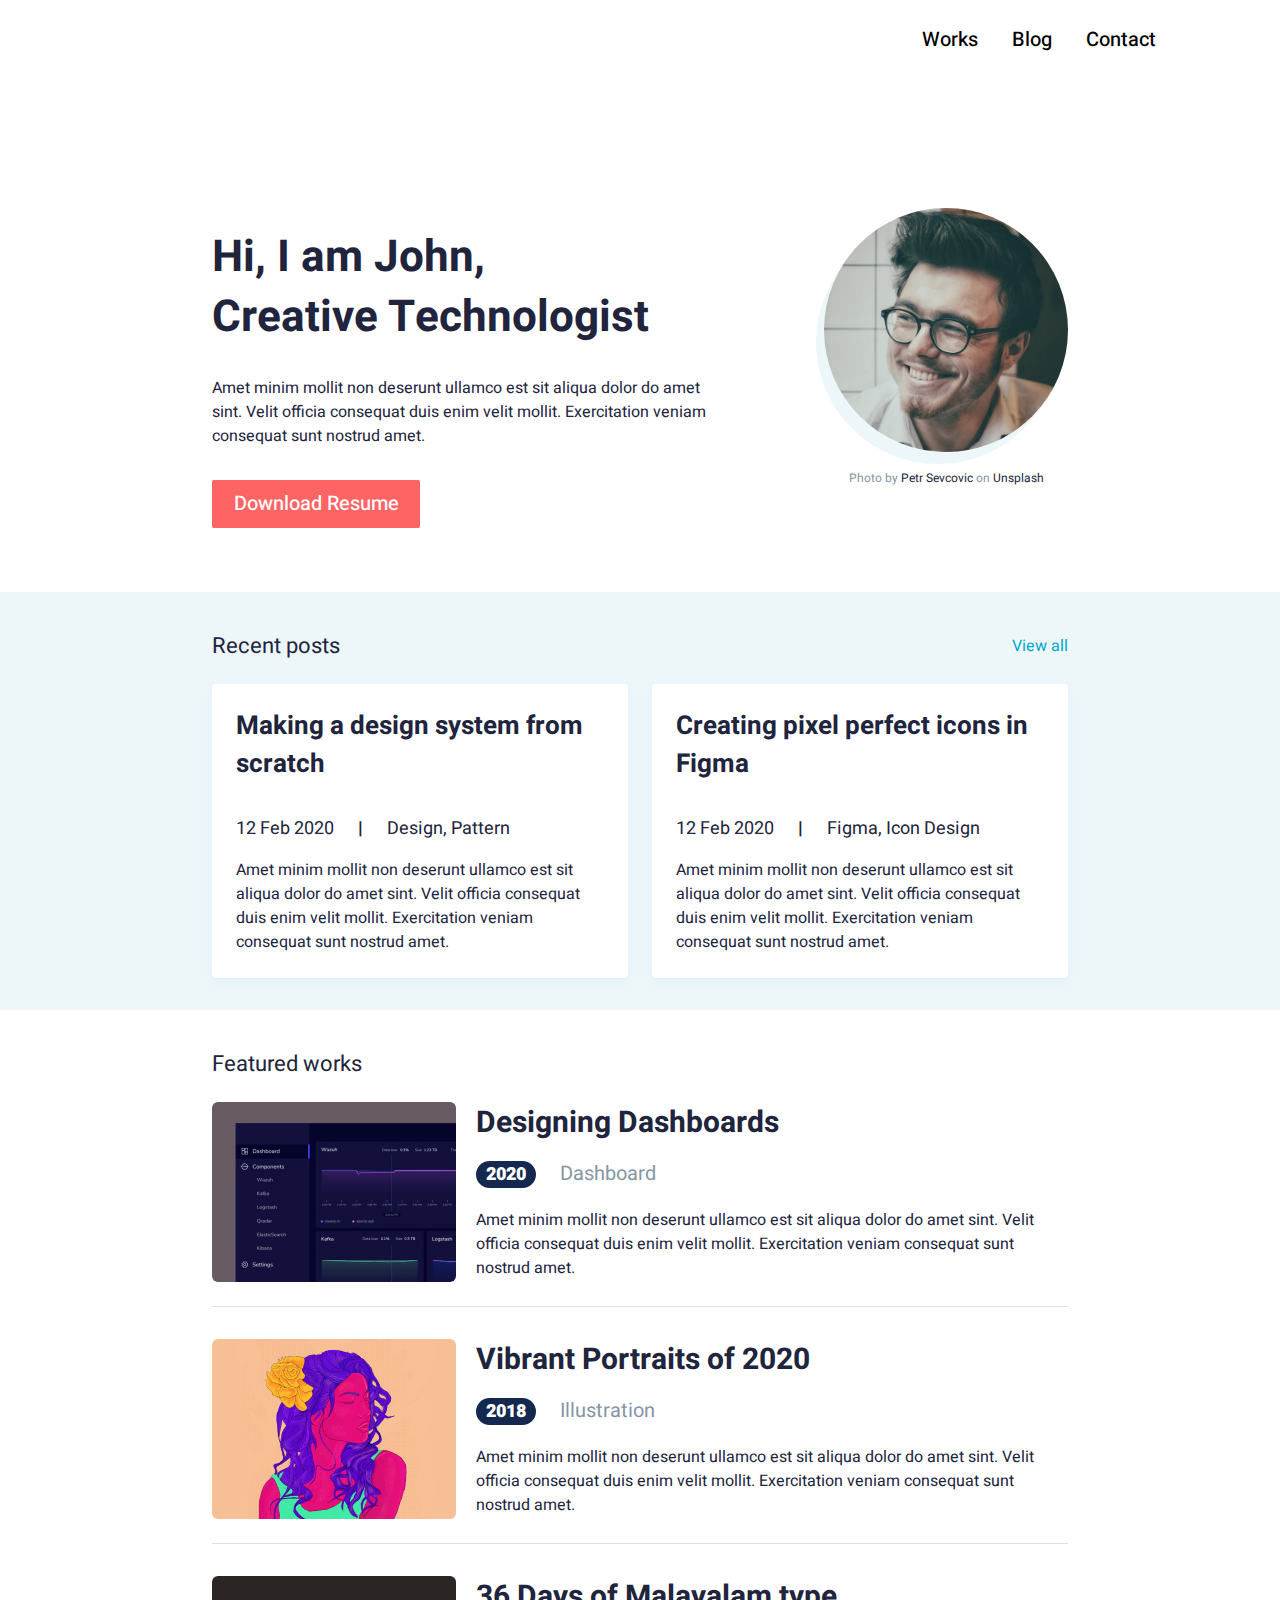
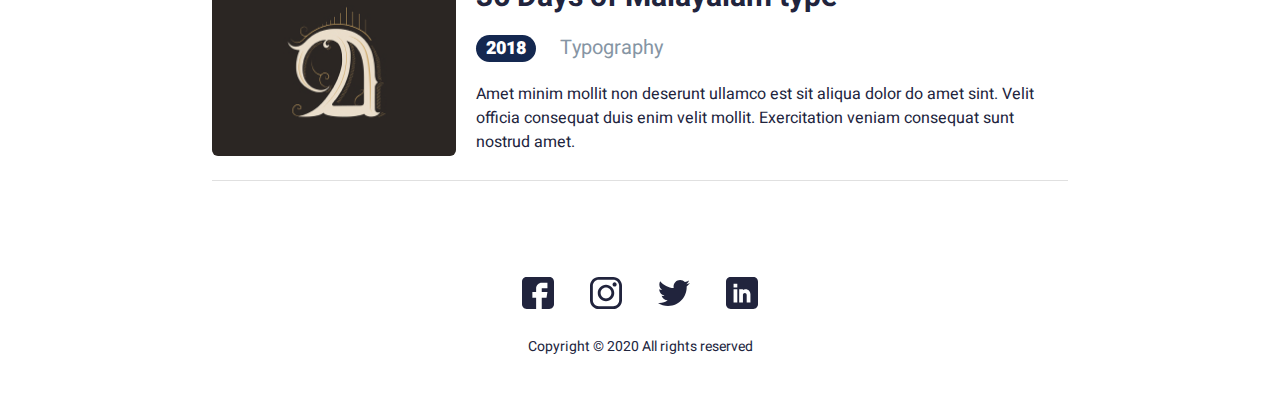
==== index.html @ 6e4ddffd "uploading" ====
<!DOCTYPE html>
<html lang="en">
<head>
  <meta charset="UTF-8">
  <meta http-equiv="X-UA-Compatible" content="IE=edge">
  <meta name="viewport" content="width=device-width, initial-scale=1.0">
  <meta name="theme-color" content="rgb(255, 100, 100)">
  <meta name="msapplication-navbutton-color" content="rgb(255, 100, 100)">
  <meta name="apple-mobile-web-app-status-bar-style" content="rgb(255, 100, 100)">
  <link rel="stylesheet" href="css/base.css">
  <link rel="stylesheet" href="css/style.css">
  <title>John: Home</title>
</head>
<body><!--active-->
  <div class="wrap">

    <header class="header-wrap">
      <div class="header-container container">
        <div class="header"><!--active-->
          <div class="header_burger-wrap"><!--active-->
            <div class="header_burger">
              <span class="header_burger-stick"></span>
              <span class="header_burger-stick"></span>
              <span class="header_burger-stick"></span>
            </div>
          </div>
          <nav class="header_menu-wrap"><!--active-->
            <ul class="header_menu">
              <li><a href="works.html" class="header_menu-link">Works</a></li>
              <li><a href="blog.html" class="header_menu-link">Blog</a></li>
              <li><a href="#contact" class="header_menu-link">Contact</a></li>
            </ul>
          </nav>
        </div>
      </div>
    </header>

    <main class="main">

      <section class="hello-wrap section">
        <div class="container">
          <div class="hello">
            <div class="hello_case">
              <div class="hello_case-item">
                <h1 class="hello_case-item_heading heading-main">Hi,&nbsp;I&nbsp;am&nbsp;John,<br>Creative Technologist</h1>
                <p class="hello_case-item_text text">Amet minim mollit non deserunt ullamco est sit aliqua dolor do amet sint. Velit officia consequat duis enim velit mollit. Exercitation veniam consequat sunt nostrud amet.</p>
                <a href="#" class="hello_case-item_link button">Download Resume</a>
              </div>
              <div class="hello_case-item">
                <div class="hello_case-item_photo-wrap">
                  <div class="hello_case-item_photo">
                    <img src="image/petr-sevcovic-unsplash.jpg" alt="Photo">
                  </div>
                  <p class="hello_case-item_photo-copyright">Photo by <a href="https://unsplash.com/@sevcovic23?utm_source=unsplash&utm_medium=referral&utm_content=creditCopyText">Petr Sevcovic</a> on <a href="https://unsplash.com/?utm_source=unsplash&utm_medium=referral&utm_content=creditCopyText">Unsplash</a></p>
                </div>
              </div>
            </div>
          </div>
        </div>
      </section>

      <section class="post-wrap section">
        <div class="container">
          <div class="post">
            <div class="post_heading">
              <a href="blog.html" class="post_heading-name">Recent posts</a>
              <a href="blog.html" class="post_heading-link">View all</a>
            </div>
            <div class="post_case">
              <a href="#" class="post_case-item">
                <h2 class="post_case-item_heading heading-small">Making a design system from scratch</h2>
                <p class="post_case-item_date">12 Feb 2020 <span>|</span> Design, Pattern</p>
                <p class="post_case-item_text text">Amet minim mollit non deserunt ullamco est sit aliqua dolor do amet sint. Velit officia consequat duis enim velit mollit. Exercitation veniam consequat sunt nostrud amet.</p>
              </a>
              <a href="#" class="post_case-item">
                <h2 class="post_case-item_heading heading-small">Creating pixel perfect icons in Figma</h2>
                <p class="post_case-item_date">12 Feb 2020 <span>|</span> Figma, Icon Design</p>
                <p class="post_case-item_text text">Amet minim mollit non deserunt ullamco est sit aliqua dolor do amet sint. Velit officia consequat duis enim velit mollit. Exercitation veniam consequat sunt nostrud amet.</p>
              </a>
            </div>
          </div>
        </div>
      </section>

      <section class="works-wrap section">
        <div class="container">
          <div class="works">
            <div class="works_heading">
              <a href="works.html" class="works_heading-name">Featured works</a>
            </div>
            <div class="works_case">
              <a href="works_detail.html" class="works_case-item">
                <div class="works_case-item_image">
                  <img src="image/work_01.jpg" alt="Work #1">
                </div>
                <div class="works_case-item_content">
                  <h2 class="works_case-item_content-heading heading-bold">Designing Dashboards</h2>
                  <p class="works_case-item_content-data"><span>2020</span>Dashboard</p>
                  <p class="works_case-item_content-text text">Amet minim mollit non deserunt ullamco est sit aliqua dolor do amet sint. Velit officia consequat duis enim velit mollit. Exercitation veniam consequat sunt nostrud amet. </p>                  
                </div>
              </a>
              <a href="works_detail.html" class="works_case-item">
                <div class="works_case-item_image">
                  <img src="image/work_02.jpg" alt="Work #2">
                </div>
                <div class="works_case-item_content">
                  <h2 class="works_case-item_content-heading heading-bold">Vibrant Portraits of 2020</h2>
                  <p class="works_case-item_content-data"><span>2018</span>Illustration</p>
                  <p class="works_case-item_content-text text">Amet minim mollit non deserunt ullamco est sit aliqua dolor do amet sint. Velit officia consequat duis enim velit mollit. Exercitation veniam consequat sunt nostrud amet.</p>                  
                </div>
              </a>
              <a href="works_detail.html" class="works_case-item">
                <div class="works_case-item_image">
                  <img src="image/work_03.jpg" alt="Work #3">
                </div>
                <div class="works_case-item_content">
                  <h2 class="works_case-item_content-heading heading-bold">36 Days of Malayalam type</h2>
                  <p class="works_case-item_content-data"><span>2018</span>Typography</p>
                  <p class="works_case-item_content-text text">Amet minim mollit non deserunt ullamco est sit aliqua dolor do amet sint. Velit officia consequat duis enim velit mollit. Exercitation veniam consequat sunt nostrud amet.</p>                  
                </div>
              </a>
            </div>
          </div>
        </div>
      </section>

    </main>

    <footer class="footer-wrap section" id="contact">
      <div class="container">
        <div class="footer">
          <div class="footer_social">
            <a href="#" class="footer_social-link">
              <svg class="footer_social-link_svg" width="30" height="30" viewBox="0 0 30 30" fill="none" xmlns="http://www.w3.org/2000/svg">
                <path d="M25.6055 0H4.39453C1.97159 0 0 1.97159 0 4.39453V25.6055C0 28.0284 1.97159 30 4.39453 30H13.2422V19.3945H9.72656V14.1211H13.2422V10.5469C13.2422 7.63893 15.6077 5.27344 18.5156 5.27344H23.8477V10.5469H18.5156V14.1211H23.8477L22.9688 19.3945H18.5156V30H25.6055C28.0284 30 30 28.0284 30 25.6055V4.39453C30 1.97159 28.0284 0 25.6055 0Z"/>
              </svg>
            </a>
            <a href="#" class="footer_social-link">
              <svg class="footer_social-link_svg" width="30" height="30" viewBox="0 0 30 30" fill="none" xmlns="http://www.w3.org/2000/svg">
                <path d="M21.7209 0H8.27874C3.71384 0 0 3.71402 0 8.27892V21.7211C0 26.2862 3.71384 30 8.27874 30H21.7209C26.2862 30 30 26.286 30 21.7211V8.27892C30.0002 3.71402 26.2862 0 21.7209 0ZM27.3384 21.7211C27.3384 24.8185 24.8185 27.3383 21.7211 27.3383H8.27874C5.18153 27.3384 2.66175 24.8185 2.66175 21.7211V8.27892C2.66175 5.18171 5.18153 2.66175 8.27874 2.66175H21.7209C24.8183 2.66175 27.3383 5.18171 27.3383 8.27892V21.7211H27.3384Z"/>
                <path d="M15 7.27014C10.7375 7.27014 7.26978 10.7379 7.26978 15.0004C7.26978 19.2627 10.7375 22.7303 15 22.7303C19.2625 22.7303 22.7303 19.2627 22.7303 15.0004C22.7303 10.7379 19.2625 7.27014 15 7.27014ZM15 20.0683C12.2054 20.0683 9.93152 17.7949 9.93152 15.0002C9.93152 12.2054 12.2052 9.93171 15 9.93171C17.7948 9.93171 20.0685 12.2054 20.0685 15.0002C20.0685 17.7949 17.7947 20.0683 15 20.0683Z"/>
                <path d="M23.0545 5.01318C22.5417 5.01318 22.0379 5.2208 21.6757 5.58457C21.3118 5.94657 21.1025 6.45053 21.1025 6.96513C21.1025 7.47814 21.3119 7.98192 21.6757 8.34569C22.0377 8.70769 22.5417 8.91708 23.0545 8.91708C23.5691 8.91708 24.0713 8.70769 24.435 8.34569C24.7988 7.98192 25.0064 7.47796 25.0064 6.96513C25.0064 6.45053 24.7988 5.94657 24.435 5.58457C24.073 5.2208 23.5691 5.01318 23.0545 5.01318Z"/>
              </svg>
            </a>
            <a href="#" class="footer_social-link">
              <svg class="footer_social-link_svg" width="37" height="30" viewBox="0 0 37 30" fill="none" xmlns="http://www.w3.org/2000/svg">
                <path d="M36.9231 3.55154C35.55 4.15385 34.0869 4.55308 32.5615 4.74692C34.1308 3.81 35.3285 2.33769 35.8915 0.563077C34.4285 1.43538 32.8131 2.05154 31.0915 2.39538C29.7023 0.916154 27.7223 0 25.5623 0C21.3715 0 17.9977 3.40154 17.9977 7.57154C17.9977 8.17154 18.0485 8.74846 18.1731 9.29769C11.88 8.99077 6.31154 5.97462 2.57077 1.38C1.91769 2.51308 1.53462 3.81 1.53462 5.20615C1.53462 7.82769 2.88462 10.1515 4.89692 11.4969C3.68077 11.4738 2.48769 11.1208 1.47692 10.5646C1.47692 10.5877 1.47692 10.6177 1.47692 10.6477C1.47692 14.3262 4.10077 17.3815 7.54154 18.0854C6.92538 18.2538 6.25385 18.3346 5.55692 18.3346C5.07231 18.3346 4.58308 18.3069 4.12385 18.2054C5.10462 21.2031 7.88769 23.4069 11.1969 23.4785C8.62154 25.4931 5.35154 26.7069 1.81154 26.7069C1.19077 26.7069 0.595385 26.6792 0 26.6031C3.35308 28.7654 7.32692 30 11.6123 30C25.5415 30 33.1569 18.4615 33.1569 8.46C33.1569 8.12538 33.1454 7.80231 33.1292 7.48154C34.6315 6.41538 35.8938 5.08385 36.9231 3.55154Z"/>
              </svg>
            </a>
            <a href="#" class="footer_social-link">
              <svg class="footer_social-link_svg" width="30" height="30" viewBox="0 0 30 30" fill="none" xmlns="http://www.w3.org/2000/svg">
                <path d="M25.6055 0H4.39453C1.97159 0 0 1.97159 0 4.39453V25.6055C0 28.0284 1.97159 30 4.39453 30H25.6055C28.0284 30 30 28.0284 30 25.6055V4.39453C30 1.97159 28.0284 0 25.6055 0ZM10.6055 23.7891H7.08984V11.4844H10.6055V23.7891ZM10.6055 9.72656H7.08984V6.21094H10.6055V9.72656ZM22.9102 23.7891H19.3945V16.7578C19.3945 15.7887 18.6058 15 17.6367 15C16.6676 15 15.8789 15.7887 15.8789 16.7578V23.7891H12.3633V11.4844H15.8789V12.147C16.7999 11.8607 17.3982 11.4844 18.5156 11.4844C20.8999 11.4869 22.9102 13.6258 22.9102 16.1536V23.7891Z"/>
                </svg>
            </a>
          </div>
          <div class="footer_copyright">
            <p class="footer_copyright-text text">Copyright&nbsp;©&nbsp;2020 All&nbsp;rights&nbsp;reserved</p>
          </div> 
        </div>
      </div> 
    </footer>

  </div>

<!--    
  <div class="for-development"></div>

-->
  <script src="js/script.js"></script>
</body>
</html>
---- css/base.css ----
/*----------------------------------------------------patterns--
@media (max-width: 1280px)
  @media (max-width: 1152px)
@media (max-width: 1024px)
@media (max-width: 854px) ! 16px
@media (max-width: 768px)
@media (max-width: 600px)
  @media (max-width: 480px)
@media (max-width: 360px)

&nbsp;

line-height: calc((60 / 44) * 100%);

calc(32px + 40 * ((100vw - 320px)/(1280 - 320)));
--------------------------------------------------------------*/
/*---------------------------------------------for-development*/
.for-development {
  height: 100vh;
}
/*------------------------------------------------------------*/
/*--------------------------------------------------------base*/
* {
  margin: 0;
  padding: 0;
  border: 0;
}
*, *::before, *::after {
  -moz-box-sizing: border-box;
  -webkit-box-sizing: border-box;
  box-sizing: border-box;
}
:focus, :active, a:focus, a:active {
  outline: none;
}
a, img, header, nav, main, aside, footer, details, summary {
  display: block;
}
html, body {
  min-width: 100%;
  height: 100%;
  font-size: 16px;
  line-height: 1;
  -ms-text-size-adjust: 100%;
  -moz-text-size-adjust: 100%;
  -webkit-text-size-adjust: 100%;
}
input, button, textarea {
  font-family: inherit;
  font-size: 100%;
}
input::-ms-clear {
  display: none;
}
button, select {
  cursor: pointer;
  text-transform: none;
}
button::-moz-focus-inner {
  border: 0;
  padding: 0;
}
a, a:visited, a:hover, a:focus {
  text-decoration: none;
}
ul li {
  list-style: none;
}
img {
  vertical-align: top;
}
h1, h2, h3, h4, h5, h6 {
  font-size: inherit;
  font-weight: inherit;
}
mark {
  background-color: inherit;
  color: inherit;
}
/*------------------------------------------------------------*/
/*---------------------------------------------------normalize*/
b, strong {
  font-weight: bolder;
}
sub, sup {
  font-size: 75%;
  line-height: 0;
  position: relative;
  vertical-align: baseline;
}
sub {
  bottom: -4px;
}
sup {
  top: -8px;
}
button, [type="button"], [type="reset"], [type="submit"] {
  -webkit-appearance: button;
}
textarea {
  overflow: auto;
}
[type="search"] {
  -webkit-appearance: textfield;
  outline-offset: -2px;
}
[type="search"]::-webkit-search-decoration {
  -webkit-appearance: none;
}
summary::-webkit-details-marker {
  display: none;
}
/*------------------------------------------------------------*/
/*---------------------------------------------------------end*/
---- css/style.css ----
/*--------------------------------------------------------------------------------------------*/
/*---------------------------------------------------------------------------font&display=swap*/
@import url("https://fonts.googleapis.com/css?family=Heebo:regular,500,700,900&display=swap");
/*--------------------------------------------------------------------------------------------*/
/*-----------------------------------------------------------------------------------variables*/
:root {
  --font-family: "Heebo";
  --header-height: 64px;
  --min-width: 320px;
  --max-width: 856px;
  --side-space: 32px;
  --bg-color-base: rgb(255, 255, 255);
  --bg-color-pale: rgb(237, 247, 250);
  --bg-color-date: rgb(20, 40, 80);
  --bg-color-border: rgb(224, 224, 224);
  --color-primary: rgb(255, 100, 100);
  --color-secondary: rgb(0, 168, 204);
  --text-dark: rgb(33, 36, 61);
  --text-light: rgb(134, 149, 164);
  --text-black: rgb(0, 0, 0);
  --text-white: rgb(255, 255, 255);
}

/*--------------------------------------------------------------------------------------------*/
/*------------------------------------------------------------------------------------standart*/
html {
  scroll-behavior: smooth;
}

body {
  font-family: var(--font-family), sans-serif;
  color: var(--text-dark);
}
body.active {
  overflow: hidden;
}

.wrap {
  width: 100%;
  min-height: 100%;
  overflow: hidden;
  display: -webkit-box;
  display: -ms-flexbox;
  display: flex;
  -webkit-box-orient: vertical;
  -webkit-box-direction: normal;
      -ms-flex-direction: column;
          flex-direction: column;
}

.main {
  padding-top: calc(var(--header-height) + 16px);
  width: 100%;
  -webkit-box-flex: 1;
      -ms-flex: 1 0 100%;
          flex: 1 0 100%;
  display: -webkit-box;
  display: -ms-flexbox;
  display: flex;
  -webkit-box-orient: vertical;
  -webkit-box-direction: normal;
      -ms-flex-direction: column;
          flex-direction: column;
  background-color: var(--bg-color-base);
}
@media (max-width: 599px) {
  .main {
    padding-top: var(--header-height);
  }
}

.section {
  padding-top: 16px;
  padding-bottom: 16px;
}

.container {
  width: 100%;
  min-width: var(--min-width);
  max-width: calc(var(--max-width) + var(--side-space) * 2);
  margin: 0px auto;
  padding: 0px var(--side-space);
}
@media (max-width: 854px) {
  .container {
    padding: 0px 16px;
  }
}

/*--------------------------------------------------------------------------------------------*/
/*-------------------------------------------------------------------------------------repeats*/
.text {
  font-size: 16px;
  line-height: calc((24 / 16) * 100%);
  color: var(--text-dark);
}

.button {
  min-width: 208px;
  height: 48px;
  padding: 16px 8px;
  margin-right: auto;
  display: -webkit-inline-box;
  display: -ms-inline-flexbox;
  display: inline-flex;
  -webkit-box-pack: center;
      -ms-flex-pack: center;
          justify-content: center;
  -webkit-box-align: center;
      -ms-flex-align: center;
          align-items: center;
  color: var(--text-white);
  font-weight: 500;
  font-size: 20px;
  line-height: calc((28 / 20) * 100%);
  border-radius: 2px;
  background-color: var(--color-primary);
  -webkit-transition: 0.25s;
  transition: 0.25s;
}
.button:hover {
  color: var(--text-dark);
  -webkit-transition: 0.25s;
  transition: 0.25s;
  -webkit-box-shadow: 0px 4px 10px rgba(33, 36, 61, 0.25);
          box-shadow: 0px 4px 10px rgba(33, 36, 61, 0.25);
}
.button:focus {
  color: var(--text-dark);
  -webkit-transition: 0.25s;
  transition: 0.25s;
  -webkit-box-shadow: 0px 4px 10px rgba(33, 36, 61, 0.25);
          box-shadow: 0px 4px 10px rgba(33, 36, 61, 0.25);
}

.heading-main {
  color: var(--text-dark);
  font-weight: bold;
  font-size: 44px;
  line-height: calc((60 / 44) * 100%);
}
@media (max-width: 599px) {
  .heading-main {
    font-size: 32px;
    line-height: calc((40 / 32) * 100%);
  }
}
.heading-bold {
  color: var(--text-dark);
  font-weight: bold;
  font-size: 30px;
  line-height: calc((44 / 30) * 100%);
  padding-bottom: 16px;
}
@media (max-width: 599px) {
  .heading-bold {
    font-size: 24px;
    line-height: calc((30 / 24) * 100%);
  }
}
.heading-thin {
  color: var(--text-dark);
  font-weight: 500;
  font-size: 30px;
  line-height: calc((44 / 30) * 100%);
  padding-bottom: 8px;
}
@media (max-width: 599px) {
  .heading-thin {
    font-size: 26px;
    line-height: calc((38 / 26) * 100%);
  }
}
.heading-small {
  color: var(--text-dark);
  font-weight: bold;
  font-size: 26px;
  line-height: calc((38 / 26) * 100%);
  padding-bottom: 32px;
}
@media (max-width: 767px) {
  .heading-small {
    padding-bottom: 16px;
  }
}
@media (max-width: 599px) {
  .heading-small {
    font-size: 22px;
    line-height: calc((30 / 22) * 100%);
    padding-bottom: 12px;
  }
}

/*--------------------------------------------------------------------------------------------*/
/*--------------------------------------------------------------------------------------header*/
.header {
  position: relative;
  height: 64px;
  padding: 16px 0px;
  margin: 0px -16px;
  display: -webkit-box;
  display: -ms-flexbox;
  display: flex;
  -webkit-box-pack: end;
      -ms-flex-pack: end;
          justify-content: flex-end;
  -webkit-box-align: center;
      -ms-flex-align: center;
          align-items: center;
}
.header-wrap {
  position: absolute;
  z-index: 100;
  top: 0;
  left: 0;
  width: 100%;
  padding-top: 8px;
  padding-bottom: 8px;
}
@media (max-width: 854px) {
  .header-wrap {
    padding-top: 0px;
    padding-bottom: 0px;
  }
}
.header-container {
  max-width: calc(1032px + var(--side-space) * 2);
}
@media (max-width: 767px) {
  .header.active::before {
    content: "";
    position: absolute;
    z-index: 12;
    top: 0;
    left: 0;
    width: 100%;
    height: 100%;
    background-color: var(--bg-color-base);
  }
}
@media (max-width: 767px) {
  .header_burger {
    position: relative;
    width: 30px;
    height: 18px;
  }
}
.header_burger-wrap {
  display: none;
}
@media (max-width: 767px) {
  .header_burger-wrap {
    height: 100%;
    padding: 0px 16px;
    display: -webkit-box;
    display: -ms-flexbox;
    display: flex;
    -webkit-box-align: center;
        -ms-flex-align: center;
            align-items: center;
    position: relative;
    z-index: 13;
  }
}
.header_burger-wrap.active .header_burger-stick:first-child {
  -webkit-transform: rotate(45deg) translateY(-50%);
          transform: rotate(45deg) translateY(-50%);
  top: 50%;
  -webkit-transition: 0.35s;
  transition: 0.35s;
}
.header_burger-wrap.active .header_burger-stick:nth-child(2) {
  -webkit-transform: scale(0);
          transform: scale(0);
  -webkit-transition: 0.35s;
  transition: 0.35s;
}
.header_burger-wrap.active .header_burger-stick:last-child {
  -webkit-transform: rotate(-45deg) translateY(50%);
          transform: rotate(-45deg) translateY(50%);
  bottom: 50%;
  -webkit-transition: 0.35s;
  transition: 0.35s;
}
.header_burger-wrap:hover .header_burger-stick {
  background-color: var(--color-primary);
}
@media (max-width: 767px) {
  .header_burger-stick {
    position: absolute;
    top: 0px;
    left: 0;
    display: block;
    width: 100%;
    height: 2px;
    background-color: var(--text-dark);
    -webkit-transition: 0.35s;
    transition: 0.35s;
  }
  .header_burger-stick:nth-child(2) {
    top: 50%;
    -webkit-transform: translateY(-50%);
            transform: translateY(-50%);
  }
  .header_burger-stick:last-child {
    top: auto;
    bottom: 0px;
  }
}
.header_menu {
  height: 100%;
  display: -webkit-box;
  display: -ms-flexbox;
  display: flex;
  -webkit-box-pack: center;
      -ms-flex-pack: center;
          justify-content: center;
  -webkit-box-align: center;
      -ms-flex-align: center;
          align-items: center;
}
@media (max-width: 767px) {
  .header_menu {
    -webkit-box-orient: vertical;
    -webkit-box-direction: normal;
        -ms-flex-direction: column;
            flex-direction: column;
    height: auto;
    padding-top: 16px;
  }
}
.header_menu-wrap {
  position: relative;
  z-index: 11;
  height: 100%;
  display: -webkit-box;
  display: -ms-flexbox;
  display: flex;
  -webkit-box-pack: center;
      -ms-flex-pack: center;
          justify-content: center;
  -webkit-box-align: center;
      -ms-flex-align: center;
          align-items: center;
}
@media (max-width: 767px) {
  .header_menu-wrap {
    position: absolute;
    padding-top: var(--header-height);
    top: -100vh;
    left: 0;
    width: 100%;
    height: 100vh;
    background-color: var(--bg-color-base);
    -webkit-box-align: start;
        -ms-flex-align: start;
            align-items: flex-start;
    overflow: auto;
    -webkit-transition: 0.5s;
    transition: 0.5s;
  }
  .header_menu-wrap.active {
    top: 0;
    -webkit-transition: 0.5s;
    transition: 0.5s;
  }
}
.header_menu > li {
  height: 100%;
  display: -webkit-box;
  display: -ms-flexbox;
  display: flex;
  -webkit-box-pack: justify;
      -ms-flex-pack: justify;
          justify-content: space-between;
  -webkit-box-align: center;
      -ms-flex-align: center;
          align-items: center;
}
.header_menu > li:not(:last-child) {
  margin-right: 2px;
}
@media (max-width: 767px) {
  .header_menu > li:not(:last-child) {
    margin-right: 0px;
  }
}
.header_menu > li:hover .header_menu-link {
  color: var(--color-primary);
  -webkit-transition: 0.25s;
  transition: 0.25s;
}
.header_menu > li:focus .header_menu-link {
  color: var(--color-primary);
  -webkit-transition: 0.25s;
  transition: 0.25s;
}
.header_menu-link {
  position: relative;
  height: 100%;
  display: -webkit-box;
  display: -ms-flexbox;
  display: flex;
  -webkit-box-align: center;
      -ms-flex-align: center;
          align-items: center;
  padding: 0px 16px;
  color: var(--text-black);
  font-size: 20px;
  font-weight: 500;
  -webkit-transition: 0.25s;
  transition: 0.25s;
}
@media (max-width: 767px) {
  .header_menu-link {
    padding: 16px;
    font-size: 24px;
  }
}
.header_menu-link_active {
  color: var(--color-primary);
}

/*--------------------------------------------------------------------------------------------*/
/*---------------------------------------------------------------------------------------hello*/
.hello {
  padding-top: 112px;
  padding-bottom: 48px;
}
@media (max-width: 854px) {
  .hello {
    padding-top: 64px;
  }
}
@media (max-width: 599px) {
  .hello {
    padding-top: 0px;
  }
}
.hello_case {
  display: -webkit-box;
  display: -ms-flexbox;
  display: flex;
}
@media (max-width: 599px) {
  .hello_case {
    -webkit-box-orient: vertical;
    -webkit-box-direction: reverse;
        -ms-flex-direction: column-reverse;
            flex-direction: column-reverse;
  }
}
.hello_case-item:first-child {
  -webkit-box-flex: 1;
      -ms-flex: 1 1 auto;
          flex: 1 1 auto;
  display: -webkit-box;
  display: -ms-flexbox;
  display: flex;
  -webkit-box-orient: vertical;
  -webkit-box-direction: normal;
      -ms-flex-direction: column;
          flex-direction: column;
  padding-right: 104px;
}
@media (max-width: 854px) {
  .hello_case-item:first-child {
    padding-right: 64px;
  }
}
@media (max-width: 767px) {
  .hello_case-item:first-child {
    padding-right: 16px;
  }
}
@media (max-width: 599px) {
  .hello_case-item:first-child {
    padding-right: 0px;
  }
}
.hello_case-item:last-child {
  -webkit-box-flex: 0;
      -ms-flex: 0 0 244px;
          flex: 0 0 244px;
}
@media (max-width: 599px) {
  .hello_case-item:last-child {
    display: -webkit-box;
    display: -ms-flexbox;
    display: flex;
    -webkit-box-pack: center;
        -ms-flex-pack: center;
            justify-content: center;
    -webkit-box-align: start;
        -ms-flex-align: start;
            align-items: flex-start;
    padding-bottom: 32px;
  }
}
@media (max-width: 479px) {
  .hello_case-item:last-child {
    -ms-flex-preferred-size: 172px;
        flex-basis: 172px;
  }
}
.hello_case-item_heading {
  max-width: 460px;
  padding-top: 20px;
  padding-bottom: 28px;
}
@media (max-width: 599px) {
  .hello_case-item_heading {
    max-width: none;
    text-align: center;
    padding-top: 32px;
    padding-bottom: 24px;
  }
}
@media (max-width: 599px) {
  .hello_case-item_heading {
    max-width: 288px;
    margin-left: auto;
    margin-right: auto;
  }
}
.hello_case-item_text {
  padding-bottom: 32px;
}
@media (max-width: 599px) {
  .hello_case-item_text {
    text-align: center;
    padding-bottom: 24px;
  }
}
@media (max-width: 599px) {
  .hello_case-item_link {
    margin-left: auto;
  }
}
.hello_case-item_photo {
  position: relative;
  min-width: 244px;
  min-height: 244px;
  overflow: hidden;
  border-radius: 50%;
  -webkit-box-shadow: -8px 12px 0px 0px var(--bg-color-pale);
          box-shadow: -8px 12px 0px 0px var(--bg-color-pale);
}
@media (max-width: 479px) {
  .hello_case-item_photo {
    min-width: 172px;
    min-height: 172px;
    -webkit-box-shadow: -4px 8px 0px 0px var(--bg-color-pale);
            box-shadow: -4px 8px 0px 0px var(--bg-color-pale);
  }
}
.hello_case-item_photo-wrap {
  position: relative;
}
.hello_case-item_photo > img {
  position: absolute;
  top: 0;
  left: 0;
  width: 100%;
  height: 100%;
  -o-object-position: center;
     object-position: center;
  -o-object-fit: cover;
     object-fit: cover;
}
.hello_case-item_photo-copyright {
  position: absolute;
  left: 50%;
  bottom: -20px;
  -webkit-transform: translate(-50%, 100%);
          transform: translate(-50%, 100%);
  width: 100%;
  text-align: center;
  font-size: 12px;
  color: var(--text-light);
}
.hello_case-item_photo-copyright > a {
  display: inline-block;
  color: var(--text-dark);
}

/*--------------------------------------------------------------------------------------------*/
/*----------------------------------------------------------------------------------------post*/
.post-wrap {
  background-color: var(--bg-color-pale);
}
.post_heading {
  padding: 16px 0px;
  display: -webkit-box;
  display: -ms-flexbox;
  display: flex;
  -webkit-box-pack: justify;
      -ms-flex-pack: justify;
          justify-content: space-between;
}
@media (max-width: 599px) {
  .post_heading {
    padding-top: 0px;
  }
}
@media (max-width: 479px) {
  .post_heading {
    -webkit-box-pack: center;
        -ms-flex-pack: center;
            justify-content: center;
  }
}
.post_heading-name {
  color: var(--text-dark);
  font-size: 22px;
  line-height: calc((44 / 22) * 100%);
  -webkit-transition: 0.25s;
  transition: 0.25s;
}
@media (max-width: 599px) {
  .post_heading-name {
    font-size: 18px;
  }
}
.post_heading-name:hover {
  color: var(--color-secondary);
  -webkit-transition: 0.25s;
  transition: 0.25s;
}
.post_heading-name:focus {
  color: var(--color-secondary);
  -webkit-transition: 0.25s;
  transition: 0.25s;
}
.post_heading-link {
  font-size: 16px;
  line-height: calc((24 / 16) * 100%);
  color: var(--color-secondary);
  display: -webkit-inline-box;
  display: -ms-inline-flexbox;
  display: inline-flex;
  -webkit-box-align: center;
      -ms-flex-align: center;
          align-items: center;
}
@media (max-width: 479px) {
  .post_heading-link {
    display: none;
  }
}
.post_case {
  display: -webkit-box;
  display: -ms-flexbox;
  display: flex;
  -webkit-box-pack: justify;
      -ms-flex-pack: justify;
          justify-content: space-between;
  margin: 0px -12px;
}
@media (max-width: 767px) {
  .post_case {
    -webkit-box-orient: vertical;
    -webkit-box-direction: normal;
        -ms-flex-direction: column;
            flex-direction: column;
  }
}
.post_case-item {
  -webkit-box-flex: 1;
      -ms-flex: 1 1 50%;
          flex: 1 1 50%;
  padding: 24px;
  margin: 0px 12px;
  margin-bottom: 16px;
  background-color: var(--bg-color-base);
  -webkit-box-shadow: 0px 4px 10px rgba(187, 225, 250, 0.25);
          box-shadow: 0px 4px 10px rgba(187, 225, 250, 0.25);
  border-radius: 4px;
  cursor: pointer;
}
@media (max-width: 599px) {
  .post_case-item {
    padding: 16px;
  }
}
.post_case-item_date {
  color: var(--text-dark);
  font-size: 18px;
  line-height: calc((26 / 18) * 100%);
  padding-bottom: 16px;
}
@media (max-width: 599px) {
  .post_case-item_date {
    font-size: 16px;
  }
}
.post_case-item_date > span {
  padding: 0px 20px;
  font-weight: 900;
}
@media (max-width: 479px) {
  .post_case-item_date > span {
    padding: 0px 16px;
  }
}

/*--------------------------------------------------------------------------------------------*/
/*---------------------------------------------------------------------------------------works*/
.works_heading {
  padding: 16px 0px 0px;
  display: -webkit-box;
  display: -ms-flexbox;
  display: flex;
  -webkit-box-pack: start;
      -ms-flex-pack: start;
          justify-content: flex-start;
}
@media (max-width: 599px) {
  .works_heading {
    padding-top: 0px;
  }
}
@media (max-width: 479px) {
  .works_heading {
    -webkit-box-pack: center;
        -ms-flex-pack: center;
            justify-content: center;
  }
}
.works_heading-name {
  color: var(--text-dark);
  font-size: 22px;
  line-height: calc((44 / 22) * 100%);
  -webkit-transition: 0.25s;
  transition: 0.25s;
}
@media (max-width: 599px) {
  .works_heading-name {
    font-size: 18px;
  }
}
.works_heading-name:hover {
  color: var(--color-primary);
  -webkit-transition: 0.25s;
  transition: 0.25s;
}
.works_heading-name:focus {
  color: var(--color-primary);
  -webkit-transition: 0.25s;
  transition: 0.25s;
}
.works_case {
  display: -webkit-box;
  display: -ms-flexbox;
  display: flex;
  -webkit-box-orient: vertical;
  -webkit-box-direction: normal;
      -ms-flex-direction: column;
          flex-direction: column;
  margin: 0px -16px;
}
.works_case-item {
  display: -webkit-box;
  display: -ms-flexbox;
  display: flex;
  -webkit-box-align: start;
      -ms-flex-align: start;
          align-items: flex-start;
  margin: 0px 16px;
  padding-top: 16px;
  padding-bottom: 24px;
  border-bottom: 1px solid var(--bg-color-border);
  margin-bottom: 16px;
}
@media (max-width: 599px) {
  .works_case-item {
    -webkit-box-orient: vertical;
    -webkit-box-direction: normal;
        -ms-flex-direction: column;
            flex-direction: column;
    padding-bottom: 16px;
  }
}
.works_case-item_image {
  -webkit-box-flex: 0;
      -ms-flex: 0 0 244px;
          flex: 0 0 244px;
  position: relative;
  width: 244px;
  min-height: 180px;
  border-radius: 6px;
  overflow: hidden;
}
@media (max-width: 599px) {
  .works_case-item_image {
    -ms-flex-preferred-size: 100%;
        flex-basis: 100%;
    width: 100%;
    padding-bottom: calc((230 / 340) * 100%);
    margin-bottom: 16px;
  }
}
.works_case-item_image > img {
  position: absolute;
  top: 0;
  left: 0;
  width: 100%;
  height: 100%;
  -o-object-position: center;
     object-position: center;
  -o-object-fit: cover;
     object-fit: cover;
}
.works_case-item_content {
  padding-left: 20px;
}
@media (max-width: 599px) {
  .works_case-item_content {
    padding-left: 0px;
  }
}
.works_case-item_content-data {
  font-size: 20px;
  line-height: calc((26 / 20) * 100%);
  color: var(--text-light);
  padding-bottom: 20px;
}
@media (max-width: 599px) {
  .works_case-item_content-data {
    font-size: 16px;
    line-height: calc((24 / 16) * 100%);
  }
}
.works_case-item_content-data > span {
  padding: 0px 10px;
  margin-right: 24px;
  font-weight: 900;
  font-size: 18px;
  line-height: calc((26 / 18) * 100%);
  color: var(--text-white);
  background-color: var(--bg-color-date);
  border-radius: 16px;
}
@media (max-width: 599px) {
  .works_case-item_content-data > span {
    padding: 0px 12px;
    font-size: 16px;
    line-height: calc((24 / 16) * 100%);
  }
}

/*--------------------------------------------------------------------------------------------*/
/*--------------------------------------------------------------------------------------footer*/
.footer {
  padding-top: 32px;
  padding-bottom: 32px;
}
@media (max-width: 479px) {
  .footer {
    padding-top: 0px;
  }
}
.footer_social {
  display: -webkit-box;
  display: -ms-flexbox;
  display: flex;
  -webkit-box-pack: center;
      -ms-flex-pack: center;
          justify-content: center;
  -webkit-box-align: center;
      -ms-flex-align: center;
          align-items: center;
  padding-bottom: 12px;
}
.footer_social-link {
  padding: 16px;
  margin: 0px 2px;
  display: -webkit-box;
  display: -ms-flexbox;
  display: flex;
  -webkit-box-pack: center;
      -ms-flex-pack: center;
          justify-content: center;
  -webkit-box-align: center;
      -ms-flex-align: center;
          align-items: center;
}
.footer_social-link_svg {
  width: 32px;
  height: 32px;
  fill: var(--text-dark);
}
.footer_social-link:hover .footer_social-link_svg {
  fill: var(--color-primary);
}
.footer_social-link:focus .footer_social-link_svg {
  fill: var(--color-primary);
}
.footer_copyright-text {
  font-size: 14px;
  line-height: 20px;
  text-align: center;
}

/*--------------------------------------------------------------------------------------------*/
/*----------------------------------------------------------------------------------------blog*/
.page {
  padding-top: 64px;
}
@media (max-width: 854px) {
  .page {
    padding-top: 4px;
  }
}
.page-container {
  max-width: calc(680px + var(--side-space) * 2);
}
.page_heading {
  padding-bottom: 32px;
}
@media (max-width: 767px) {
  .page_heading {
    padding-bottom: 16px;
  }
}
.page_case {
  display: -webkit-box;
  display: -ms-flexbox;
  display: flex;
  -webkit-box-orient: vertical;
  -webkit-box-direction: normal;
      -ms-flex-direction: column;
          flex-direction: column;
  margin: 0px -16px;
}

.blog_case-item {
  padding-top: 16px;
  padding-bottom: 20px;
  margin: 0px 16px 16px;
  cursor: pointer;
  border-bottom: 1px solid var(--bg-color-border);
}
@media (max-width: 767px) {
  .blog_case-item {
    padding-top: 12px;
    margin-bottom: 12px;
  }
}
.blog_case-item_date {
  color: var(--text-dark);
  font-size: 20px;
  line-height: calc((28 / 20) * 100%);
  padding-bottom: 12px;
}
@media (max-width: 599px) {
  .blog_case-item_date {
    font-size: 16px;
    line-height: calc((24 / 16) * 100%);
  }
}
.blog_case-item_date > span {
  padding-left: 20px;
  padding-right: 12px;
  font-weight: 900;
}
@media (max-width: 479px) {
  .blog_case-item_date > span {
    padding: 0px 16px;
  }
}
.blog_case-item_date > mark {
  color: var(--text-light);
}

/*--------------------------------------------------------------------------------------------*/
/*----------------------------------------------------------------------------------------work*/
.work_case {
  padding-top: 16px;
}
@media (max-width: 767px) {
  .work_case {
    padding-top: 8px;
  }
}
.work_case-item {
  padding-bottom: 48px;
  margin-bottom: 24px;
}
@media (max-width: 599px) {
  .work_case-item {
    padding-bottom: 16px;
    margin-bottom: 12px;
  }
}

/*--------------------------------------------------------------------------------------------*/
/*---------------------------------------------------------------------------------work-detail*/
.work-detail {
  padding-top: 52px;
}
@media (max-width: 854px) {
  .work-detail {
    padding-top: 4px;
  }
}
.work-detail_about {
  padding-bottom: 40px;
}
@media (max-width: 854px) {
  .work-detail_about {
    padding-bottom: 16px;
  }
}
@media (max-width: 599px) {
  .work-detail_about {
    padding-bottom: 8px;
  }
}
.work-detail_about-heading {
  max-width: 480px;
  margin-right: auto;
  font-size: 34px;
  line-height: calc((50 / 34) * 100%);
  padding-bottom: 32px;
}
@media (max-width: 599px) {
  .work-detail_about-heading {
    font-size: 30px;
    line-height: calc((40 / 30) * 100%);
    padding-bottom: 24px;
  }
}
.work-detail_about-data {
  color: var(--text-dark);
  padding-bottom: 32px;
}
@media (max-width: 599px) {
  .work-detail_about-data {
    padding-bottom: 24px;
  }
}
.work-detail_about-data > span {
  background-color: var(--color-primary);
}
.work-detail_about-text {
  padding-bottom: 40px;
}
@media (max-width: 854px) {
  .work-detail_about-text {
    padding-bottom: 24px;
  }
}
.work-detail_about_image {
  position: relative;
  width: 100%;
  padding-bottom: calc((460 / 680) * 100%);
  margin-bottom: 24px;
}
@media (max-width: 599px) {
  .work-detail_about_image {
    padding-bottom: calc((256 / 340) * 100%);
  }
}
.work-detail_about_image > img {
  position: absolute;
  top: 0;
  left: 0;
  width: 100%;
  height: 100%;
  -o-object-position: center;
     object-position: center;
  -o-object-fit: cover;
     object-fit: cover;
}
.work-detail_content-heading_small {
  font-weight: 500;
  font-size: 24px;
  line-height: calc((32 / 24) * 100%);
  padding-bottom: 16px;
}
.work-detail_content-text {
  padding-bottom: 32px;
}
@media (max-width: 854px) {
  .work-detail_content-text {
    padding-bottom: 24px;
  }
}

/*--------------------------------------------------------------------------------------------*/
/*-----------------------------------------------------------------------------------------end*/
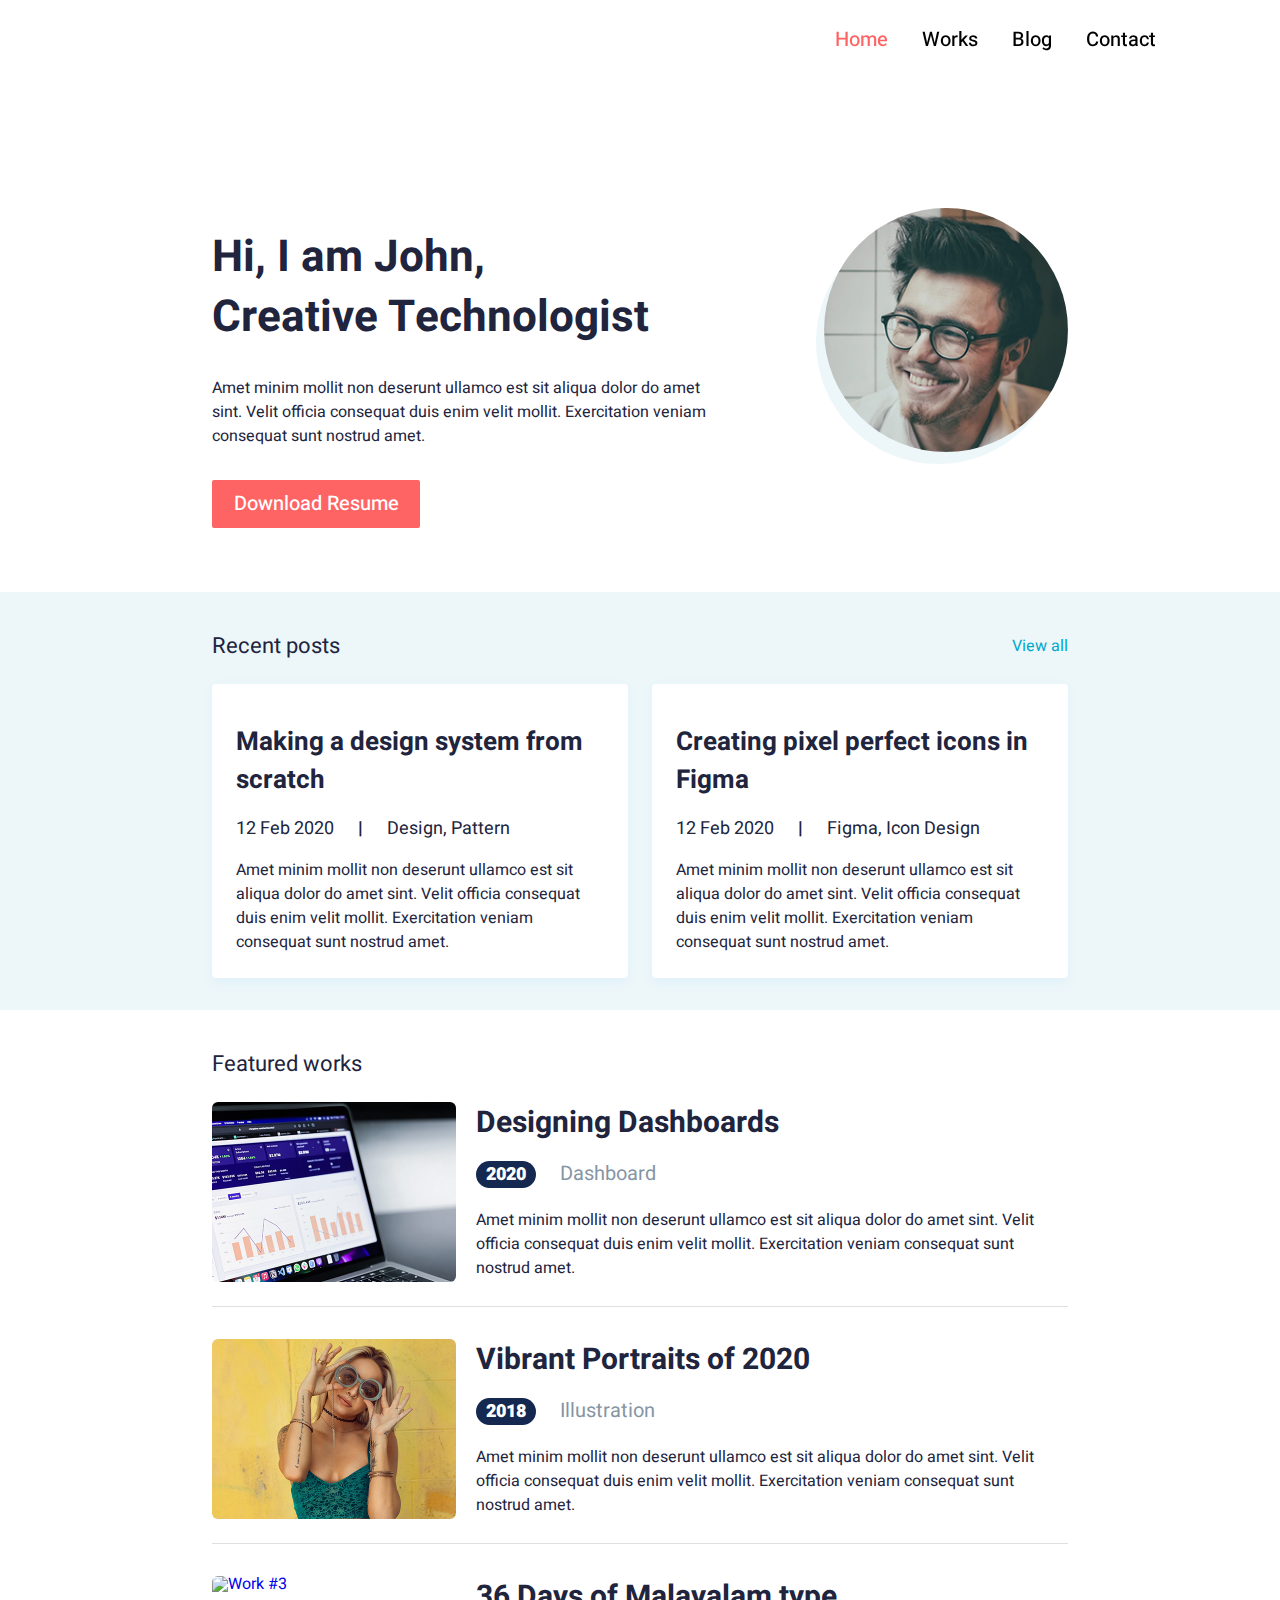
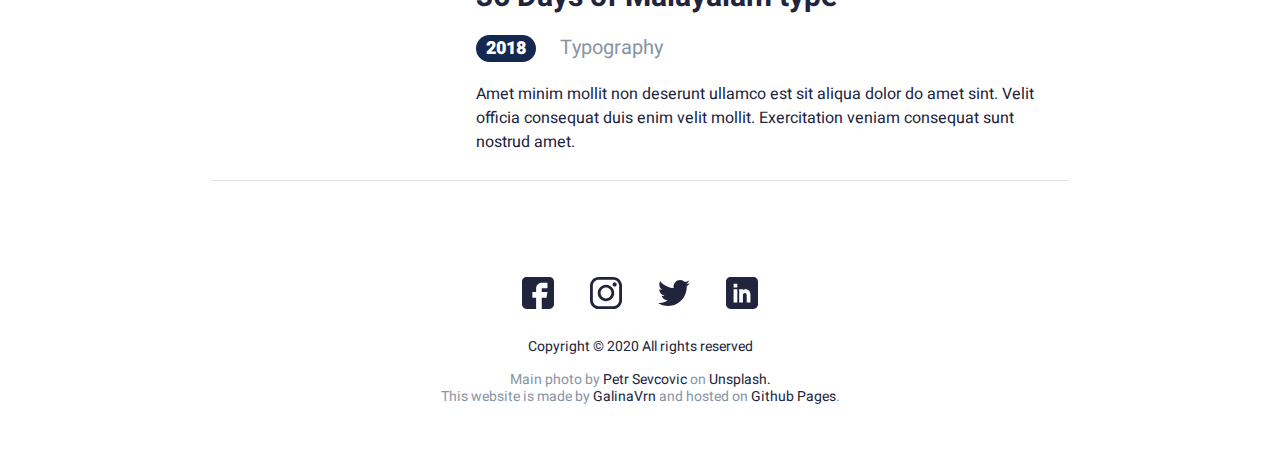
==== commit b5c5b655: "changing images" ====
--- a/index.html
+++ b/index.html
@@ -4,54 +4,86 @@
   <meta charset="UTF-8">
   <meta http-equiv="X-UA-Compatible" content="IE=edge">
   <meta name="viewport" content="width=device-width, initial-scale=1.0">
+  <link rel="author" href="https://github.com/galinavrn">
+  <meta name="twitter:creator" content="@galina_shadow">
+  <title>John: Home</title>
+  <!--theme-->
   <meta name="theme-color" content="rgb(255, 100, 100)">
-  <meta name="msapplication-navbutton-color" content="rgb(255, 100, 100)">
-  <meta name="apple-mobile-web-app-status-bar-style" content="rgb(255, 100, 100)">
+  <meta name="msapplication-navbutton-color" content="rgb(255, 100, 100)"><!--windows phone-->
+  <meta name="format-detection" content="telephone=no"><!--ios safari-->
+  <!--favicon-->
+  <link rel="shortcut icon" type="image/x-icon" href="image/favicon/favicon.ico?"><!--for github only-->
+  <link rel="icon" href="image/favicon/favicon.ico">
+  <link rel="icon" href="image/favicon/favicon.svg" type="image/svg+xml">
+  <link rel="apple-touch-icon" href="image/favicon/apple-touch-icon.png">
+  <link rel="manifest" href="image/favicon/manifest.webmanifest">
+  <!--seo-->
+  <meta name="description" content="John Doe - Creative Technologist. Works, blog and resume. Other description.">
+  <meta name="keywords" content="resume page, design, pattern, illustration, typography, express, handlebars">
+  <meta name="robots" content="noodp">
+  <meta name="robots" content="noindex, nofollow">
+  <meta name="googlebot" content="noindex, nofollow">
+  <!--open graph-->
+  <meta property="og:type" content="website">
+  <meta property="og:title" content="John Doe - Creative Technologist">
+  <meta property="og:description" content="John Doe's works, blog and resume. Other description.">
+  <meta property="og:image" content="https://github.com/galinavrn/frontend_john/image/website-image_640-360.jpg">
+  <meta property="og:url" content="https://github.com/galinavrn/frontend_john">
+  <meta property="og:site_name" content="John Doe">
+  <!--<meta property="fb:app_id" content="your_app_id">-->
+  <!--twitter-->
+  <meta name="twitter:card" value="summary_large_image">
+  <meta name="twitter:title" content="John Doe - Creative Technologist"><!--70 characters-->
+  <meta name="twitter:description" content="John Doe's works, blog and resume. Other description."><!--200 characters-->
+  <meta name="twitter:image" content="https://github.com/galinavrn/frontend_john/image/website-image_640-360.jpg">
+  <!--<meta name="twitter:site" content="@websiteontwitterpage">-->
+  <!--style-->
   <link rel="stylesheet" href="css/base.css">
   <link rel="stylesheet" href="css/style.css">
-  <title>John: Home</title>
 </head>
 <body><!--active-->
-  <div class="wrap">
-
-    <header class="header-wrap">
-      <div class="header-container container">
-        <div class="header"><!--active-->
-          <div class="header_burger-wrap"><!--active-->
-            <div class="header_burger">
-              <span class="header_burger-stick"></span>
-              <span class="header_burger-stick"></span>
-              <span class="header_burger-stick"></span>
-            </div>
-          </div>
-          <nav class="header_menu-wrap"><!--active-->
-            <ul class="header_menu">
-              <li><a href="works.html" class="header_menu-link">Works</a></li>
-              <li><a href="blog.html" class="header_menu-link">Blog</a></li>
-              <li><a href="#contact" class="header_menu-link">Contact</a></li>
-            </ul>
-          </nav>
+  <div class="wrapper">
+
+    <header class="header"><!--scroll-->
+      <div class="header__wrapper"><!--active-->
+        <div class="header__container container">
+          <div class="header__body">
+            <div class="header__burger burger__wrapper"><!--active-->
+              <button class="burger__body" type="button">
+                <span class="burger__line"></span>
+                <span class="burger__line"></span>
+                <span class="burger__line"></span>
+              </button>
+            </div>
+            <nav class="header__navigation navigation__wrapper"><!--active-->
+              <ul class="navigation__body">
+                <li><a href="index.html" class="navigation__link active">Home</a></li><!--todo-->
+                <li><a href="work.html" class="navigation__link">Works</a></li>
+                <li><a href="blog.html" class="navigation__link">Blog</a></li>
+                <li><a href="#contact" class="navigation__link">Contact</a></li><!--todo-->
+              </ul>
+            </nav>
+          </div>
         </div>
       </div>
     </header>
 
     <main class="main">
 
-      <section class="hello-wrap section">
+      <section class="hello section">
         <div class="container">
-          <div class="hello">
-            <div class="hello_case">
-              <div class="hello_case-item">
-                <h1 class="hello_case-item_heading heading-main">Hi,&nbsp;I&nbsp;am&nbsp;John,<br>Creative Technologist</h1>
-                <p class="hello_case-item_text text">Amet minim mollit non deserunt ullamco est sit aliqua dolor do amet sint. Velit officia consequat duis enim velit mollit. Exercitation veniam consequat sunt nostrud amet.</p>
-                <a href="#" class="hello_case-item_link button">Download Resume</a>
+          <div class="hello__body">
+            <div class="hello__case">
+              <div class="hello__item">
+                <h1 class="hello__heading heading-main">Hi,&nbsp;I&nbsp;am&nbsp;John,<br>Creative Technologist</h1>
+                <p class="hello__text text">Amet minim mollit non deserunt ullamco est sit aliqua dolor do amet sint. Velit officia consequat duis enim velit mollit. Exercitation veniam consequat sunt nostrud amet.</p>
+                <a href="image/John_Resume.pdf" download="John_Resume.pdf" class="hello__link button">Download Resume</a>
               </div>
-              <div class="hello_case-item">
-                <div class="hello_case-item_photo-wrap">
-                  <div class="hello_case-item_photo">
-                    <img src="image/petr-sevcovic-unsplash.jpg" alt="Photo">
+              <div class="hello__item">
+                <div class="hello__extra">
+                  <div class="hello__photo">
+                    <img srcset="image/main_256-256.jpg 1x, image/main_512-512.jpg 2x" src="image/main_512-512.jpg" alt="Photo">
                   </div>
-                  <p class="hello_case-item_photo-copyright">Photo by <a href="https://unsplash.com/@sevcovic23?utm_source=unsplash&utm_medium=referral&utm_content=creditCopyText">Petr Sevcovic</a> on <a href="https://unsplash.com/?utm_source=unsplash&utm_medium=referral&utm_content=creditCopyText">Unsplash</a></p>
                 </div>
               </div>
             </div>
@@ -59,64 +91,64 @@
         </div>
       </section>
 
-      <section class="post-wrap section">
+      <section class="blog section">
         <div class="container">
-          <div class="post">
-            <div class="post_heading">
-              <a href="blog.html" class="post_heading-name">Recent posts</a>
-              <a href="blog.html" class="post_heading-link">View all</a>
-            </div>
-            <div class="post_case">
-              <a href="#" class="post_case-item">
-                <h2 class="post_case-item_heading heading-small">Making a design system from scratch</h2>
-                <p class="post_case-item_date">12 Feb 2020 <span>|</span> Design, Pattern</p>
-                <p class="post_case-item_text text">Amet minim mollit non deserunt ullamco est sit aliqua dolor do amet sint. Velit officia consequat duis enim velit mollit. Exercitation veniam consequat sunt nostrud amet.</p>
-              </a>
-              <a href="#" class="post_case-item">
-                <h2 class="post_case-item_heading heading-small">Creating pixel perfect icons in Figma</h2>
-                <p class="post_case-item_date">12 Feb 2020 <span>|</span> Figma, Icon Design</p>
-                <p class="post_case-item_text text">Amet minim mollit non deserunt ullamco est sit aliqua dolor do amet sint. Velit officia consequat duis enim velit mollit. Exercitation veniam consequat sunt nostrud amet.</p>
+          <div class="blog__body">
+            <div class="blog__heading">
+              <a href="blog.html" class="blog__name">Recent posts</a>
+              <a href="blog.html" class="blog__link">View all</a>
+            </div>
+            <div class="blog__case">
+              <a href="#" class="blog__item">
+                <h2 class="blog__heading heading-small">Making a design system from scratch</h2>
+                <p class="blog__date">12 Feb 2020 <span>|</span> Design, Pattern</p>
+                <p class="blog__text text">Amet minim mollit non deserunt ullamco est sit aliqua dolor do amet sint. Velit officia consequat duis enim velit mollit. Exercitation veniam consequat sunt nostrud amet.</p>
+              </a>
+              <a href="#" class="blog__item">
+                <h2 class="blog__heading heading-small">Creating pixel perfect icons in Figma</h2>
+                <p class="blog__date">12 Feb 2020 <span>|</span> Figma, Icon Design</p>
+                <p class="blog__text text">Amet minim mollit non deserunt ullamco est sit aliqua dolor do amet sint. Velit officia consequat duis enim velit mollit. Exercitation veniam consequat sunt nostrud amet.</p>
               </a>
             </div>
           </div>
         </div>
       </section>
 
-      <section class="works-wrap section">
+      <section class="work section">
         <div class="container">
-          <div class="works">
-            <div class="works_heading">
-              <a href="works.html" class="works_heading-name">Featured works</a>
-            </div>
-            <div class="works_case">
-              <a href="works_detail.html" class="works_case-item">
-                <div class="works_case-item_image">
-                  <img src="image/work_01.jpg" alt="Work #1">
-                </div>
-                <div class="works_case-item_content">
-                  <h2 class="works_case-item_content-heading heading-bold">Designing Dashboards</h2>
-                  <p class="works_case-item_content-data"><span>2020</span>Dashboard</p>
-                  <p class="works_case-item_content-text text">Amet minim mollit non deserunt ullamco est sit aliqua dolor do amet sint. Velit officia consequat duis enim velit mollit. Exercitation veniam consequat sunt nostrud amet. </p>                  
-                </div>
-              </a>
-              <a href="works_detail.html" class="works_case-item">
-                <div class="works_case-item_image">
-                  <img src="image/work_02.jpg" alt="Work #2">
-                </div>
-                <div class="works_case-item_content">
-                  <h2 class="works_case-item_content-heading heading-bold">Vibrant Portraits of 2020</h2>
-                  <p class="works_case-item_content-data"><span>2018</span>Illustration</p>
-                  <p class="works_case-item_content-text text">Amet minim mollit non deserunt ullamco est sit aliqua dolor do amet sint. Velit officia consequat duis enim velit mollit. Exercitation veniam consequat sunt nostrud amet.</p>                  
-                </div>
-              </a>
-              <a href="works_detail.html" class="works_case-item">
-                <div class="works_case-item_image">
-                  <img src="image/work_03.jpg" alt="Work #3">
-                </div>
-                <div class="works_case-item_content">
-                  <h2 class="works_case-item_content-heading heading-bold">36 Days of Malayalam type</h2>
-                  <p class="works_case-item_content-data"><span>2018</span>Typography</p>
-                  <p class="works_case-item_content-text text">Amet minim mollit non deserunt ullamco est sit aliqua dolor do amet sint. Velit officia consequat duis enim velit mollit. Exercitation veniam consequat sunt nostrud amet.</p>                  
+          <div class="work__body">
+            <div class="work__heading">
+              <a href="work.html" class="work__name">Featured works</a>
+            </div>
+            <div class="work__case">
+              <a href="work-detail.html" class="work__item work-item">
+                <div class="work-item__image">
+                  <img srcset="image/work_01_640-360.jpg 1x, image/work_01_1280-720.jpg 2x" src="image/work_01_1280-720.jpg" alt="Work #1">
+                </div>
+                <div class="work-item__content">
+                  <h2 class="work-item__heading heading-bold">Designing Dashboards</h2>
+                  <p class="work-item__data"><span>2020</span>Dashboard</p>
+                  <p class="work-item__text text">Amet minim mollit non deserunt ullamco est sit aliqua dolor do amet sint. Velit officia consequat duis enim velit mollit. Exercitation veniam consequat sunt nostrud amet. </p>                  
+                </div>
+              </a>
+              <a href="work-detail.html" class="work__item work-item">
+                <div class="work-item__image">
+                  <img srcset="image/work_02_640-360.jpg 1x, image/work_02_1280-720.jpg 2x" src="image/work_02_1280-720.jpg" alt="Work #2">
+                </div>
+                <div class="work-item__content">
+                  <h2 class="work-item__heading heading-bold">Vibrant Portraits of 2020</h2>
+                  <p class="work-item__data"><span>2018</span>Illustration</p>
+                  <p class="work-item__text text">Amet minim mollit non deserunt ullamco est sit aliqua dolor do amet sint. Velit officia consequat duis enim velit mollit. Exercitation veniam consequat sunt nostrud amet.</p>                  
+                </div>
+              </a>
+              <a href="work-detail.html" class="work__item work-item">
+                <div class="work-item__image">
+                  <img srcset="image/work_03.jpg, image/work_03_1280-720.jpg 2x" src="image/work_03_1280-720.jpg" alt="Work #3">
+                </div>
+                <div class="work-item__content">
+                  <h2 class="work-item__heading heading-bold">36 Days of Malayalam type</h2>
+                  <p class="work-item__data"><span>2018</span>Typography</p>
+                  <p class="work-item__text text">Amet minim mollit non deserunt ullamco est sit aliqua dolor do amet sint. Velit officia consequat duis enim velit mollit. Exercitation veniam consequat sunt nostrud amet.</p>                  
                 </div>
               </a>
             </div>
@@ -126,44 +158,47 @@
 
     </main>
 
-    <footer class="footer-wrap section" id="contact">
+    <footer class="footer section" id="contact">
       <div class="container">
-        <div class="footer">
-          <div class="footer_social">
-            <a href="#" class="footer_social-link">
-              <svg class="footer_social-link_svg" width="30" height="30" viewBox="0 0 30 30" fill="none" xmlns="http://www.w3.org/2000/svg">
+        <div class="footer__body">
+          <div class="footer__social">
+            <a href="#" class="footer__link">
+              <svg class="footer__svg" width="30" height="30" viewBox="0 0 30 30" fill="none" xmlns="http://www.w3.org/2000/svg">
                 <path d="M25.6055 0H4.39453C1.97159 0 0 1.97159 0 4.39453V25.6055C0 28.0284 1.97159 30 4.39453 30H13.2422V19.3945H9.72656V14.1211H13.2422V10.5469C13.2422 7.63893 15.6077 5.27344 18.5156 5.27344H23.8477V10.5469H18.5156V14.1211H23.8477L22.9688 19.3945H18.5156V30H25.6055C28.0284 30 30 28.0284 30 25.6055V4.39453C30 1.97159 28.0284 0 25.6055 0Z"/>
               </svg>
             </a>
-            <a href="#" class="footer_social-link">
-              <svg class="footer_social-link_svg" width="30" height="30" viewBox="0 0 30 30" fill="none" xmlns="http://www.w3.org/2000/svg">
+            <a href="#" class="footer__link">
+              <svg class="footer__svg" width="30" height="30" viewBox="0 0 30 30" fill="none" xmlns="http://www.w3.org/2000/svg">
                 <path d="M21.7209 0H8.27874C3.71384 0 0 3.71402 0 8.27892V21.7211C0 26.2862 3.71384 30 8.27874 30H21.7209C26.2862 30 30 26.286 30 21.7211V8.27892C30.0002 3.71402 26.2862 0 21.7209 0ZM27.3384 21.7211C27.3384 24.8185 24.8185 27.3383 21.7211 27.3383H8.27874C5.18153 27.3384 2.66175 24.8185 2.66175 21.7211V8.27892C2.66175 5.18171 5.18153 2.66175 8.27874 2.66175H21.7209C24.8183 2.66175 27.3383 5.18171 27.3383 8.27892V21.7211H27.3384Z"/>
                 <path d="M15 7.27014C10.7375 7.27014 7.26978 10.7379 7.26978 15.0004C7.26978 19.2627 10.7375 22.7303 15 22.7303C19.2625 22.7303 22.7303 19.2627 22.7303 15.0004C22.7303 10.7379 19.2625 7.27014 15 7.27014ZM15 20.0683C12.2054 20.0683 9.93152 17.7949 9.93152 15.0002C9.93152 12.2054 12.2052 9.93171 15 9.93171C17.7948 9.93171 20.0685 12.2054 20.0685 15.0002C20.0685 17.7949 17.7947 20.0683 15 20.0683Z"/>
                 <path d="M23.0545 5.01318C22.5417 5.01318 22.0379 5.2208 21.6757 5.58457C21.3118 5.94657 21.1025 6.45053 21.1025 6.96513C21.1025 7.47814 21.3119 7.98192 21.6757 8.34569C22.0377 8.70769 22.5417 8.91708 23.0545 8.91708C23.5691 8.91708 24.0713 8.70769 24.435 8.34569C24.7988 7.98192 25.0064 7.47796 25.0064 6.96513C25.0064 6.45053 24.7988 5.94657 24.435 5.58457C24.073 5.2208 23.5691 5.01318 23.0545 5.01318Z"/>
               </svg>
             </a>
-            <a href="#" class="footer_social-link">
-              <svg class="footer_social-link_svg" width="37" height="30" viewBox="0 0 37 30" fill="none" xmlns="http://www.w3.org/2000/svg">
+            <a href="#" class="footer__link">
+              <svg class="footer__svg" width="37" height="30" viewBox="0 0 37 30" fill="none" xmlns="http://www.w3.org/2000/svg">
                 <path d="M36.9231 3.55154C35.55 4.15385 34.0869 4.55308 32.5615 4.74692C34.1308 3.81 35.3285 2.33769 35.8915 0.563077C34.4285 1.43538 32.8131 2.05154 31.0915 2.39538C29.7023 0.916154 27.7223 0 25.5623 0C21.3715 0 17.9977 3.40154 17.9977 7.57154C17.9977 8.17154 18.0485 8.74846 18.1731 9.29769C11.88 8.99077 6.31154 5.97462 2.57077 1.38C1.91769 2.51308 1.53462 3.81 1.53462 5.20615C1.53462 7.82769 2.88462 10.1515 4.89692 11.4969C3.68077 11.4738 2.48769 11.1208 1.47692 10.5646C1.47692 10.5877 1.47692 10.6177 1.47692 10.6477C1.47692 14.3262 4.10077 17.3815 7.54154 18.0854C6.92538 18.2538 6.25385 18.3346 5.55692 18.3346C5.07231 18.3346 4.58308 18.3069 4.12385 18.2054C5.10462 21.2031 7.88769 23.4069 11.1969 23.4785C8.62154 25.4931 5.35154 26.7069 1.81154 26.7069C1.19077 26.7069 0.595385 26.6792 0 26.6031C3.35308 28.7654 7.32692 30 11.6123 30C25.5415 30 33.1569 18.4615 33.1569 8.46C33.1569 8.12538 33.1454 7.80231 33.1292 7.48154C34.6315 6.41538 35.8938 5.08385 36.9231 3.55154Z"/>
               </svg>
             </a>
-            <a href="#" class="footer_social-link">
-              <svg class="footer_social-link_svg" width="30" height="30" viewBox="0 0 30 30" fill="none" xmlns="http://www.w3.org/2000/svg">
+            <a href="#" class="footer__link">
+              <svg class="footer__svg" width="30" height="30" viewBox="0 0 30 30" fill="none" xmlns="http://www.w3.org/2000/svg">
                 <path d="M25.6055 0H4.39453C1.97159 0 0 1.97159 0 4.39453V25.6055C0 28.0284 1.97159 30 4.39453 30H25.6055C28.0284 30 30 28.0284 30 25.6055V4.39453C30 1.97159 28.0284 0 25.6055 0ZM10.6055 23.7891H7.08984V11.4844H10.6055V23.7891ZM10.6055 9.72656H7.08984V6.21094H10.6055V9.72656ZM22.9102 23.7891H19.3945V16.7578C19.3945 15.7887 18.6058 15 17.6367 15C16.6676 15 15.8789 15.7887 15.8789 16.7578V23.7891H12.3633V11.4844H15.8789V12.147C16.7999 11.8607 17.3982 11.4844 18.5156 11.4844C20.8999 11.4869 22.9102 13.6258 22.9102 16.1536V23.7891Z"/>
                 </svg>
             </a>
           </div>
-          <div class="footer_copyright">
-            <p class="footer_copyright-text text">Copyright&nbsp;©&nbsp;2020 All&nbsp;rights&nbsp;reserved</p>
+          <div class="footer__copyright">
+            <p class="footer__copyright-text text">Copyright&nbsp;©&nbsp;2020 All&nbsp;rights&nbsp;reserved</p>
           </div> 
+          <div class="footer__authors">
+            <p class="footer__authors-image">Main photo by <a href="https://unsplash.com/@sevcovic23?utm_source=unsplash&utm_medium=referral&utm_content=creditCopyText" target="_blank">Petr Sevcovic</a> on <a href="https://unsplash.com/?utm_source=unsplash&utm_medium=referral&utm_content=creditCopyText" target="_blank">Unsplash.</a></p>
+            <p class="footer__authors-website">This website is made by <a href="https://www.facebook.com/galina.putintceva" target="_blank">GalinaVrn</a> and hosted on <a href="https://pages.github.com/" target="_blank">Github Pages</a>.</p>
+          </div>
         </div>
       </div> 
     </footer>
 
   </div>
-
 <!--    
-  <div class="for-development"></div>
+  <div class="development"></div>
 
 -->
   <script src="js/script.js"></script>
--- a/css/base.css
+++ b/css/base.css
@@ -1,25 +1,5 @@
-/*----------------------------------------------------patterns--
-@media (max-width: 1280px)
-  @media (max-width: 1152px)
-@media (max-width: 1024px)
-@media (max-width: 854px) ! 16px
-@media (max-width: 768px)
-@media (max-width: 600px)
-  @media (max-width: 480px)
-@media (max-width: 360px)
-
-&nbsp;
-
-line-height: calc((60 / 44) * 100%);
-
-calc(32px + 40 * ((100vw - 320px)/(1280 - 320)));
---------------------------------------------------------------*/
-/*---------------------------------------------for-development*/
-.for-development {
-  height: 100vh;
-}
-/*------------------------------------------------------------*/
-/*--------------------------------------------------------base*/
+/*--------------------------------------------------------------------------------------------*/
+/*----------------------------------------------------------------------------------------base*/
 * {
   margin: 0;
   padding: 0;
@@ -30,11 +10,12 @@
   -webkit-box-sizing: border-box;
   box-sizing: border-box;
 }
-:focus, :active, a:focus, a:active {
+*:focus, *:active {
   outline: none;
+  border: none;
 }
-a, img, header, nav, main, aside, footer, details, summary {
-  display: block;
+::-moz-focus-inner {
+  border: 0;
 }
 html, body {
   min-width: 100%;
@@ -45,23 +26,12 @@
   -moz-text-size-adjust: 100%;
   -webkit-text-size-adjust: 100%;
 }
-input, button, textarea {
-  font-family: inherit;
-  font-size: 100%;
+a, img, details, summary, figcaption, figure, hgroup, menu, 
+header, nav, main, article, aside, section, footer {
+  display: block;
 }
-input::-ms-clear {
+summary::-webkit-details-marker {
   display: none;
-}
-button, select {
-  cursor: pointer;
-  text-transform: none;
-}
-button::-moz-focus-inner {
-  border: 0;
-  padding: 0;
-}
-a, a:visited, a:hover, a:focus {
-  text-decoration: none;
 }
 ul li {
   list-style: none;
@@ -73,14 +43,12 @@
   font-size: inherit;
   font-weight: inherit;
 }
+b, strong {
+  font-weight: bolder;
+}
 mark {
   background-color: inherit;
   color: inherit;
-}
-/*------------------------------------------------------------*/
-/*---------------------------------------------------normalize*/
-b, strong {
-  font-weight: bolder;
 }
 sub, sup {
   font-size: 75%;
@@ -89,26 +57,128 @@
   vertical-align: baseline;
 }
 sub {
-  bottom: -4px;
+  bottom: -0.25em;
 }
 sup {
-  top: -8px;
+  top: -0.5em;
 }
-button, [type="button"], [type="reset"], [type="submit"] {
-  -webkit-appearance: button;
+table {
+  border-collapse: collapse;
+  border-spacing: 0;
+  text-indent: 0;
+  border-color: inherit;
+}
+audio, canvas, video {
+  display: inline-block;
+  max-width: 100%;
+}
+audio:not([controls]) {
+  display: none;
+  height: 0;
+}
+[hidden] {
+  display: none;
+}
+/*--------------------------------------------------------------------------------------------*/
+/*---------------------------------------------------------------------------------------input*/
+a, a:visited, a:hover, a:focus {
+  text-decoration: none;
+  outline: none;
+}
+input::-ms-clear {
+  display: none;
+}
+input, button, textarea {
+  font-family: inherit;
+  font-size: 100%;
+}
+select {
+  text-transform: none;
 }
 textarea {
   overflow: auto;
+  resize: vertical;
+  vertical-align: top;
+}
+button, select {
+  cursor: pointer;
+  text-transform: none;
+}
+button, [type=button], [type=reset], [type=submit] {
+  -webkit-appearance: none;
+  -moz-appearance: none;
+  appearance: none;
+  background-color: transparent;
+}
+button[disabled], html input[disabled] {
+    cursor: default;
+}
+button::-moz-focus-inner {
+  border: 0;
+  padding: 0;
 }
 [type="search"] {
   -webkit-appearance: textfield;
   outline-offset: -2px;
 }
-[type="search"]::-webkit-search-decoration {
-  -webkit-appearance: none;
+input[type="search"]::-webkit-search-cancel-button,
+input[type="search"]::-webkit-search-decoration,
+input[type="search"]::-webkit-search-results-button,
+input[type="search"]::-webkit-search-results-decoration {
+    -webkit-appearance: none;
+    -moz-appearance: none;
+    appearance: none;
 }
-summary::-webkit-details-marker {
-  display: none;
+::-webkit-inner-spin-button,
+::-webkit-outer-spin-button {
+  height: auto;
 }
-/*------------------------------------------------------------*/
-/*---------------------------------------------------------end*/+/*--------------------------------------------------------------------------------------------*/
+/*-------------------------------------------------------------------------normalize-&-reseter*/
+abbr[title] {
+  -webkit-text-decoration: none;
+  text-decoration: none;
+}
+code, kbd, samp, pre {
+  font-family: monospace, monospace;
+  font-size: 16px;
+}
+blockquote, q {
+	quotes: none;
+}
+blockquote:before, blockquote:after, q:before, q:after {
+	content: '';
+	content: none;
+}
+table {
+	border-collapse: collapse;
+	border-spacing: 0;
+}
+/*--------------------------------------------------------------------------------------------*/
+/*-----------------------------------------------------------------------------for-development*/
+.development {
+  height: 100vh;
+}
+/*------------------------------------------------------------------------------------patterns*/
+/*----------------------------------------------------------------------------------------------
+@media (max-width: 1280px)
+@media (max-width: 1152px)
+@media (max-width: 1024px)
+@media (max-width: 854px) ! 16px
+@media (max-width: 768px)
+@media (max-width: 600px)
+@media (max-width: 480px)
+@media (max-width: 360px)
+
+&nbsp;
+
+line-height: calc((60 / 44) * 100%);
+any: calc(32px + 40 * ((100vw - 320px)/(1280 - 320)));
+
+@media (any-hover: hover) {
+  &:hover {
+    
+  }
+}
+----------------------------------------------------------------------------------------------*/
+/*-----------------------------------------------------------------------------------------end*/--- a/css/style.css
+++ b/css/style.css
@@ -1,5 +1,5 @@
 /*--------------------------------------------------------------------------------------------*/
-/*---------------------------------------------------------------------------font&display=swap*/
+/*--------------------------------------------------------------------------font-&display=swap*/
 @import url("https://fonts.googleapis.com/css?family=Heebo:regular,500,700,900&display=swap");
 /*--------------------------------------------------------------------------------------------*/
 /*-----------------------------------------------------------------------------------variables*/
@@ -35,7 +35,7 @@
   overflow: hidden;
 }
 
-.wrap {
+.wrapper {
   width: 100%;
   min-height: 100%;
   overflow: hidden;
@@ -85,6 +85,18 @@
   .container {
     padding: 0px 16px;
   }
+}
+
+::-moz-selection {
+  text-shadow: none;
+  color: var(--color-primary);
+  background-color: var(--text-dark);
+}
+
+::selection {
+  text-shadow: none;
+  color: var(--color-primary);
+  background-color: var(--text-dark);
 }
 
 /*--------------------------------------------------------------------------------------------*/
@@ -118,17 +130,15 @@
   -webkit-transition: 0.25s;
   transition: 0.25s;
 }
-.button:hover {
-  color: var(--text-dark);
-  -webkit-transition: 0.25s;
-  transition: 0.25s;
-  -webkit-box-shadow: 0px 4px 10px rgba(33, 36, 61, 0.25);
-          box-shadow: 0px 4px 10px rgba(33, 36, 61, 0.25);
+@media (any-hover: hover) {
+  .button:hover {
+    color: var(--text-dark);
+    -webkit-box-shadow: 0px 4px 10px rgba(33, 36, 61, 0.25);
+            box-shadow: 0px 4px 10px rgba(33, 36, 61, 0.25);
+  }
 }
 .button:focus {
   color: var(--text-dark);
-  -webkit-transition: 0.25s;
-  transition: 0.25s;
   -webkit-box-shadow: 0px 4px 10px rgba(33, 36, 61, 0.25);
           box-shadow: 0px 4px 10px rgba(33, 36, 61, 0.25);
 }
@@ -194,40 +204,45 @@
 /*--------------------------------------------------------------------------------------------*/
 /*--------------------------------------------------------------------------------------header*/
 .header {
-  position: relative;
-  height: 64px;
-  padding: 16px 0px;
-  margin: 0px -16px;
-  display: -webkit-box;
-  display: -ms-flexbox;
-  display: flex;
-  -webkit-box-pack: end;
-      -ms-flex-pack: end;
-          justify-content: flex-end;
-  -webkit-box-align: center;
-      -ms-flex-align: center;
-          align-items: center;
-}
-.header-wrap {
   position: absolute;
-  z-index: 100;
+  width: 100%;
   top: 0;
   left: 0;
+  min-height: 32px;
+}
+@media (max-width: 854px) {
+  .header {
+    min-height: 4px;
+  }
+}
+.header.scroll .header__wrapper {
+  background-color: rgba(255, 255, 255, 0.85);
+}
+@media (any-hover: hover) {
+  .header.scroll .header__wrapper:hover {
+    background-color: rgba(255, 255, 255, 0.95);
+  }
+}
+.header.scroll .header__body {
+  min-height: calc(var(--header-height) - 16px);
+}
+@media (max-width: 767px) {
+  .header.scroll .header__body {
+    min-height: calc(var(--header-height) - 8px);
+  }
+}
+.header__wrapper {
+  position: fixed;
+  z-index: 50;
   width: 100%;
-  padding-top: 8px;
-  padding-bottom: 8px;
-}
-@media (max-width: 854px) {
-  .header-wrap {
-    padding-top: 0px;
-    padding-bottom: 0px;
-  }
-}
-.header-container {
-  max-width: calc(1032px + var(--side-space) * 2);
-}
-@media (max-width: 767px) {
-  .header.active::before {
+  top: 0;
+  left: 0;
+  background-color: transparent;
+  -webkit-transition: background-color 0.25s ease 0s;
+  transition: background-color 0.25s ease 0s;
+}
+@media (max-width: 767px) {
+  .header__wrapper.active::before {
     content: "";
     position: absolute;
     z-index: 12;
@@ -238,20 +253,45 @@
     background-color: var(--bg-color-base);
   }
 }
-@media (max-width: 767px) {
-  .header_burger {
-    position: relative;
-    width: 30px;
-    height: 18px;
-  }
-}
-.header_burger-wrap {
+.header__container {
+  max-width: calc(1032px + var(--side-space) * 2);
+  padding-top: 8px;
+  padding-bottom: 8px;
+}
+@media (max-width: 767px) {
+  .header__container {
+    padding-top: 0px;
+    padding-bottom: 0px;
+  }
+}
+.header__body {
+  min-height: var(--header-height);
+  padding: 8px 0px;
+  margin: 0px -16px;
+  display: -webkit-box;
+  display: -ms-flexbox;
+  display: flex;
+  -webkit-box-pack: end;
+      -ms-flex-pack: end;
+          justify-content: flex-end;
+  -webkit-box-align: center;
+      -ms-flex-align: center;
+          align-items: center;
+  -webkit-transition: min-height 0.25s ease 0s;
+  transition: min-height 0.25s ease 0s;
+}
+@media (max-width: 767px) {
+  .header__body {
+    min-height: calc(var(--header-height) - 8px);
+  }
+}
+
+.burger__wrapper {
   display: none;
 }
 @media (max-width: 767px) {
-  .header_burger-wrap {
-    height: 100%;
-    padding: 0px 16px;
+  .burger__wrapper {
+    padding: 8px 16px;
     display: -webkit-box;
     display: -ms-flexbox;
     display: flex;
@@ -262,31 +302,37 @@
     z-index: 13;
   }
 }
-.header_burger-wrap.active .header_burger-stick:first-child {
+@media (any-hover: hover) {
+  .burger__wrapper:hover .burger__line {
+    background-color: var(--color-primary);
+  }
+}
+.burger__wrapper:focus .burger__line {
+  background-color: var(--color-primary);
+}
+.burger__wrapper.active .burger__line:first-child {
   -webkit-transform: rotate(45deg) translateY(-50%);
           transform: rotate(45deg) translateY(-50%);
   top: 50%;
-  -webkit-transition: 0.35s;
-  transition: 0.35s;
-}
-.header_burger-wrap.active .header_burger-stick:nth-child(2) {
+}
+.burger__wrapper.active .burger__line:nth-child(2) {
   -webkit-transform: scale(0);
           transform: scale(0);
-  -webkit-transition: 0.35s;
-  transition: 0.35s;
-}
-.header_burger-wrap.active .header_burger-stick:last-child {
+}
+.burger__wrapper.active .burger__line:last-child {
   -webkit-transform: rotate(-45deg) translateY(50%);
           transform: rotate(-45deg) translateY(50%);
   bottom: 50%;
-  -webkit-transition: 0.35s;
-  transition: 0.35s;
-}
-.header_burger-wrap:hover .header_burger-stick {
-  background-color: var(--color-primary);
-}
-@media (max-width: 767px) {
-  .header_burger-stick {
+}
+@media (max-width: 767px) {
+  .burger__body {
+    position: relative;
+    width: 32px;
+    height: 20px;
+  }
+}
+@media (max-width: 767px) {
+  .burger__line {
     position: absolute;
     top: 0px;
     left: 0;
@@ -294,20 +340,23 @@
     width: 100%;
     height: 2px;
     background-color: var(--text-dark);
-    -webkit-transition: 0.35s;
-    transition: 0.35s;
-  }
-  .header_burger-stick:nth-child(2) {
+    -webkit-transition: 0.25s;
+    transition: 0.25s;
+  }
+  .burger__line:nth-child(2) {
     top: 50%;
     -webkit-transform: translateY(-50%);
             transform: translateY(-50%);
   }
-  .header_burger-stick:last-child {
+  .burger__line:last-child {
     top: auto;
     bottom: 0px;
   }
 }
-.header_menu {
+
+.navigation__wrapper {
+  position: relative;
+  z-index: 11;
   height: 100%;
   display: -webkit-box;
   display: -ms-flexbox;
@@ -320,33 +369,9 @@
           align-items: center;
 }
 @media (max-width: 767px) {
-  .header_menu {
-    -webkit-box-orient: vertical;
-    -webkit-box-direction: normal;
-        -ms-flex-direction: column;
-            flex-direction: column;
-    height: auto;
-    padding-top: 16px;
-  }
-}
-.header_menu-wrap {
-  position: relative;
-  z-index: 11;
-  height: 100%;
-  display: -webkit-box;
-  display: -ms-flexbox;
-  display: flex;
-  -webkit-box-pack: center;
-      -ms-flex-pack: center;
-          justify-content: center;
-  -webkit-box-align: center;
-      -ms-flex-align: center;
-          align-items: center;
-}
-@media (max-width: 767px) {
-  .header_menu-wrap {
+  .navigation__wrapper {
     position: absolute;
-    padding-top: var(--header-height);
+    padding-top: calc(var(--header-height) - 8px);
     top: -100vh;
     left: 0;
     width: 100%;
@@ -359,13 +384,33 @@
     -webkit-transition: 0.5s;
     transition: 0.5s;
   }
-  .header_menu-wrap.active {
+  .navigation__wrapper.active {
     top: 0;
-    -webkit-transition: 0.5s;
-    transition: 0.5s;
-  }
-}
-.header_menu > li {
+  }
+}
+.navigation__body {
+  height: 100%;
+  display: -webkit-box;
+  display: -ms-flexbox;
+  display: flex;
+  -webkit-box-pack: center;
+      -ms-flex-pack: center;
+          justify-content: center;
+  -webkit-box-align: center;
+      -ms-flex-align: center;
+          align-items: center;
+}
+@media (max-width: 767px) {
+  .navigation__body {
+    -webkit-box-orient: vertical;
+    -webkit-box-direction: normal;
+        -ms-flex-direction: column;
+            flex-direction: column;
+    height: auto;
+    padding-top: 16px;
+  }
+}
+.navigation__body > li {
   height: 100%;
   display: -webkit-box;
   display: -ms-flexbox;
@@ -377,25 +422,15 @@
       -ms-flex-align: center;
           align-items: center;
 }
-.header_menu > li:not(:last-child) {
+.navigation__body > li:not(:last-child) {
   margin-right: 2px;
 }
 @media (max-width: 767px) {
-  .header_menu > li:not(:last-child) {
+  .navigation__body > li:not(:last-child) {
     margin-right: 0px;
   }
 }
-.header_menu > li:hover .header_menu-link {
-  color: var(--color-primary);
-  -webkit-transition: 0.25s;
-  transition: 0.25s;
-}
-.header_menu > li:focus .header_menu-link {
-  color: var(--color-primary);
-  -webkit-transition: 0.25s;
-  transition: 0.25s;
-}
-.header_menu-link {
+.navigation__link {
   position: relative;
   height: 100%;
   display: -webkit-box;
@@ -404,7 +439,7 @@
   -webkit-box-align: center;
       -ms-flex-align: center;
           align-items: center;
-  padding: 0px 16px;
+  padding: 8px 16px;
   color: var(--text-black);
   font-size: 20px;
   font-weight: 500;
@@ -412,45 +447,53 @@
   transition: 0.25s;
 }
 @media (max-width: 767px) {
-  .header_menu-link {
+  .navigation__link {
     padding: 16px;
     font-size: 24px;
   }
 }
-.header_menu-link_active {
+@media (any-hover: hover) {
+  .navigation__link:hover {
+    color: var(--color-primary);
+  }
+}
+.navigation__link:focus {
+  color: var(--color-primary);
+}
+.navigation__link.active {
   color: var(--color-primary);
 }
 
 /*--------------------------------------------------------------------------------------------*/
 /*---------------------------------------------------------------------------------------hello*/
-.hello {
+.hello__body {
   padding-top: 112px;
   padding-bottom: 48px;
 }
 @media (max-width: 854px) {
-  .hello {
+  .hello__body {
     padding-top: 64px;
   }
 }
 @media (max-width: 599px) {
-  .hello {
+  .hello__body {
     padding-top: 0px;
   }
 }
-.hello_case {
-  display: -webkit-box;
-  display: -ms-flexbox;
-  display: flex;
-}
-@media (max-width: 599px) {
-  .hello_case {
+.hello__case {
+  display: -webkit-box;
+  display: -ms-flexbox;
+  display: flex;
+}
+@media (max-width: 599px) {
+  .hello__case {
     -webkit-box-orient: vertical;
     -webkit-box-direction: reverse;
         -ms-flex-direction: column-reverse;
             flex-direction: column-reverse;
   }
 }
-.hello_case-item:first-child {
+.hello__item:first-child {
   -webkit-box-flex: 1;
       -ms-flex: 1 1 auto;
           flex: 1 1 auto;
@@ -464,27 +507,27 @@
   padding-right: 104px;
 }
 @media (max-width: 854px) {
-  .hello_case-item:first-child {
+  .hello__item:first-child {
     padding-right: 64px;
   }
 }
 @media (max-width: 767px) {
-  .hello_case-item:first-child {
+  .hello__item:first-child {
     padding-right: 16px;
   }
 }
 @media (max-width: 599px) {
-  .hello_case-item:first-child {
+  .hello__item:first-child {
     padding-right: 0px;
   }
 }
-.hello_case-item:last-child {
+.hello__item:last-child {
   -webkit-box-flex: 0;
       -ms-flex: 0 0 244px;
           flex: 0 0 244px;
 }
 @media (max-width: 599px) {
-  .hello_case-item:last-child {
+  .hello__item:last-child {
     display: -webkit-box;
     display: -ms-flexbox;
     display: flex;
@@ -498,18 +541,18 @@
   }
 }
 @media (max-width: 479px) {
-  .hello_case-item:last-child {
+  .hello__item:last-child {
     -ms-flex-preferred-size: 172px;
         flex-basis: 172px;
   }
 }
-.hello_case-item_heading {
+.hello__heading {
   max-width: 460px;
   padding-top: 20px;
   padding-bottom: 28px;
 }
 @media (max-width: 599px) {
-  .hello_case-item_heading {
+  .hello__heading {
     max-width: none;
     text-align: center;
     padding-top: 32px;
@@ -517,27 +560,30 @@
   }
 }
 @media (max-width: 599px) {
-  .hello_case-item_heading {
+  .hello__heading {
     max-width: 288px;
     margin-left: auto;
     margin-right: auto;
   }
 }
-.hello_case-item_text {
+.hello__text {
   padding-bottom: 32px;
 }
 @media (max-width: 599px) {
-  .hello_case-item_text {
+  .hello__text {
     text-align: center;
     padding-bottom: 24px;
   }
 }
 @media (max-width: 599px) {
-  .hello_case-item_link {
+  .hello__link {
     margin-left: auto;
   }
 }
-.hello_case-item_photo {
+.hello__extra {
+  position: relative;
+}
+.hello__photo {
   position: relative;
   min-width: 244px;
   min-height: 244px;
@@ -547,17 +593,14 @@
           box-shadow: -8px 12px 0px 0px var(--bg-color-pale);
 }
 @media (max-width: 479px) {
-  .hello_case-item_photo {
+  .hello__photo {
     min-width: 172px;
     min-height: 172px;
     -webkit-box-shadow: -4px 8px 0px 0px var(--bg-color-pale);
             box-shadow: -4px 8px 0px 0px var(--bg-color-pale);
   }
 }
-.hello_case-item_photo-wrap {
-  position: relative;
-}
-.hello_case-item_photo > img {
+.hello__photo > img {
   position: absolute;
   top: 0;
   left: 0;
@@ -568,28 +611,13 @@
   -o-object-fit: cover;
      object-fit: cover;
 }
-.hello_case-item_photo-copyright {
-  position: absolute;
-  left: 50%;
-  bottom: -20px;
-  -webkit-transform: translate(-50%, 100%);
-          transform: translate(-50%, 100%);
-  width: 100%;
-  text-align: center;
-  font-size: 12px;
-  color: var(--text-light);
-}
-.hello_case-item_photo-copyright > a {
-  display: inline-block;
-  color: var(--text-dark);
-}
 
 /*--------------------------------------------------------------------------------------------*/
-/*----------------------------------------------------------------------------------------post*/
-.post-wrap {
+/*----------------------------------------------------------------------------------------blog*/
+.blog {
   background-color: var(--bg-color-pale);
 }
-.post_heading {
+.blog__heading {
   padding: 16px 0px;
   display: -webkit-box;
   display: -ms-flexbox;
@@ -599,18 +627,18 @@
           justify-content: space-between;
 }
 @media (max-width: 599px) {
-  .post_heading {
+  .blog__heading {
     padding-top: 0px;
   }
 }
 @media (max-width: 479px) {
-  .post_heading {
+  .blog__heading {
     -webkit-box-pack: center;
         -ms-flex-pack: center;
             justify-content: center;
   }
 }
-.post_heading-name {
+.blog__name {
   color: var(--text-dark);
   font-size: 22px;
   line-height: calc((44 / 22) * 100%);
@@ -618,21 +646,19 @@
   transition: 0.25s;
 }
 @media (max-width: 599px) {
-  .post_heading-name {
+  .blog__name {
     font-size: 18px;
   }
 }
-.post_heading-name:hover {
+@media (any-hover: hover) {
+  .blog__name:hover {
+    color: var(--color-secondary);
+  }
+}
+.blog__name:focus {
   color: var(--color-secondary);
-  -webkit-transition: 0.25s;
-  transition: 0.25s;
-}
-.post_heading-name:focus {
-  color: var(--color-secondary);
-  -webkit-transition: 0.25s;
-  transition: 0.25s;
-}
-.post_heading-link {
+}
+.blog__link {
   font-size: 16px;
   line-height: calc((24 / 16) * 100%);
   color: var(--color-secondary);
@@ -644,11 +670,11 @@
           align-items: center;
 }
 @media (max-width: 479px) {
-  .post_heading-link {
+  .blog__link {
     display: none;
   }
 }
-.post_case {
+.blog__case {
   display: -webkit-box;
   display: -ms-flexbox;
   display: flex;
@@ -658,14 +684,14 @@
   margin: 0px -12px;
 }
 @media (max-width: 767px) {
-  .post_case {
+  .blog__case {
     -webkit-box-orient: vertical;
     -webkit-box-direction: normal;
         -ms-flex-direction: column;
             flex-direction: column;
   }
 }
-.post_case-item {
+.blog__item {
   -webkit-box-flex: 1;
       -ms-flex: 1 1 50%;
           flex: 1 1 50%;
@@ -679,34 +705,60 @@
   cursor: pointer;
 }
 @media (max-width: 599px) {
-  .post_case-item {
+  .blog__item {
     padding: 16px;
   }
 }
-.post_case-item_date {
+.blog__date {
   color: var(--text-dark);
   font-size: 18px;
   line-height: calc((26 / 18) * 100%);
   padding-bottom: 16px;
 }
 @media (max-width: 599px) {
-  .post_case-item_date {
+  .blog__date {
     font-size: 16px;
   }
 }
-.post_case-item_date > span {
+.blog__date > span {
   padding: 0px 20px;
   font-weight: 900;
 }
 @media (max-width: 479px) {
-  .post_case-item_date > span {
+  .blog__date > span {
     padding: 0px 16px;
   }
 }
 
+.blog-item__date {
+  color: var(--text-dark);
+  font-size: 20px;
+  line-height: calc((28 / 20) * 100%);
+  padding-bottom: 12px;
+}
+@media (max-width: 599px) {
+  .blog-item__date {
+    font-size: 16px;
+    line-height: calc((24 / 16) * 100%);
+  }
+}
+.blog-item__date > span {
+  padding-left: 20px;
+  padding-right: 12px;
+  font-weight: 900;
+}
+@media (max-width: 479px) {
+  .blog-item__date > span {
+    padding: 0px 16px;
+  }
+}
+.blog-item__date > mark {
+  color: var(--text-light);
+}
+
 /*--------------------------------------------------------------------------------------------*/
-/*---------------------------------------------------------------------------------------works*/
-.works_heading {
+/*----------------------------------------------------------------------------------------work*/
+.work__heading {
   padding: 16px 0px 0px;
   display: -webkit-box;
   display: -ms-flexbox;
@@ -716,18 +768,18 @@
           justify-content: flex-start;
 }
 @media (max-width: 599px) {
-  .works_heading {
+  .work__heading {
     padding-top: 0px;
   }
 }
 @media (max-width: 479px) {
-  .works_heading {
+  .work__heading {
     -webkit-box-pack: center;
         -ms-flex-pack: center;
             justify-content: center;
   }
 }
-.works_heading-name {
+.work__name {
   color: var(--text-dark);
   font-size: 22px;
   line-height: calc((44 / 22) * 100%);
@@ -735,21 +787,19 @@
   transition: 0.25s;
 }
 @media (max-width: 599px) {
-  .works_heading-name {
+  .work__name {
     font-size: 18px;
   }
 }
-.works_heading-name:hover {
+@media (any-hover: hover) {
+  .work__name:hover {
+    color: var(--color-primary);
+  }
+}
+.work__name:focus {
   color: var(--color-primary);
-  -webkit-transition: 0.25s;
-  transition: 0.25s;
-}
-.works_heading-name:focus {
-  color: var(--color-primary);
-  -webkit-transition: 0.25s;
-  transition: 0.25s;
-}
-.works_case {
+}
+.work__case {
   display: -webkit-box;
   display: -ms-flexbox;
   display: flex;
@@ -759,7 +809,7 @@
           flex-direction: column;
   margin: 0px -16px;
 }
-.works_case-item {
+.work__item {
   display: -webkit-box;
   display: -ms-flexbox;
   display: flex;
@@ -773,7 +823,7 @@
   margin-bottom: 16px;
 }
 @media (max-width: 599px) {
-  .works_case-item {
+  .work__item {
     -webkit-box-orient: vertical;
     -webkit-box-direction: normal;
         -ms-flex-direction: column;
@@ -781,26 +831,27 @@
     padding-bottom: 16px;
   }
 }
-.works_case-item_image {
+
+.work-item__image {
   -webkit-box-flex: 0;
       -ms-flex: 0 0 244px;
           flex: 0 0 244px;
   position: relative;
-  width: 244px;
+  width: 240px;
   min-height: 180px;
   border-radius: 6px;
   overflow: hidden;
 }
 @media (max-width: 599px) {
-  .works_case-item_image {
+  .work-item__image {
     -ms-flex-preferred-size: 100%;
         flex-basis: 100%;
     width: 100%;
-    padding-bottom: calc((230 / 340) * 100%);
+    padding-bottom: calc((180 / 240) * 100%);
     margin-bottom: 16px;
   }
 }
-.works_case-item_image > img {
+.work-item__image > img {
   position: absolute;
   top: 0;
   left: 0;
@@ -811,27 +862,27 @@
   -o-object-fit: cover;
      object-fit: cover;
 }
-.works_case-item_content {
+.work-item__content {
   padding-left: 20px;
 }
 @media (max-width: 599px) {
-  .works_case-item_content {
+  .work-item__content {
     padding-left: 0px;
   }
 }
-.works_case-item_content-data {
+.work-item__data {
   font-size: 20px;
   line-height: calc((26 / 20) * 100%);
   color: var(--text-light);
   padding-bottom: 20px;
 }
 @media (max-width: 599px) {
-  .works_case-item_content-data {
+  .work-item__data {
     font-size: 16px;
     line-height: calc((24 / 16) * 100%);
   }
 }
-.works_case-item_content-data > span {
+.work-item__data > span {
   padding: 0px 10px;
   margin-right: 24px;
   font-weight: 900;
@@ -842,7 +893,7 @@
   border-radius: 16px;
 }
 @media (max-width: 599px) {
-  .works_case-item_content-data > span {
+  .work-item__data > span {
     padding: 0px 12px;
     font-size: 16px;
     line-height: calc((24 / 16) * 100%);
@@ -850,80 +901,35 @@
 }
 
 /*--------------------------------------------------------------------------------------------*/
-/*--------------------------------------------------------------------------------------footer*/
-.footer {
-  padding-top: 32px;
-  padding-bottom: 32px;
-}
-@media (max-width: 479px) {
-  .footer {
-    padding-top: 0px;
-  }
-}
-.footer_social {
-  display: -webkit-box;
-  display: -ms-flexbox;
-  display: flex;
-  -webkit-box-pack: center;
-      -ms-flex-pack: center;
-          justify-content: center;
-  -webkit-box-align: center;
-      -ms-flex-align: center;
-          align-items: center;
-  padding-bottom: 12px;
-}
-.footer_social-link {
-  padding: 16px;
-  margin: 0px 2px;
-  display: -webkit-box;
-  display: -ms-flexbox;
-  display: flex;
-  -webkit-box-pack: center;
-      -ms-flex-pack: center;
-          justify-content: center;
-  -webkit-box-align: center;
-      -ms-flex-align: center;
-          align-items: center;
-}
-.footer_social-link_svg {
-  width: 32px;
-  height: 32px;
-  fill: var(--text-dark);
-}
-.footer_social-link:hover .footer_social-link_svg {
-  fill: var(--color-primary);
-}
-.footer_social-link:focus .footer_social-link_svg {
-  fill: var(--color-primary);
-}
-.footer_copyright-text {
-  font-size: 14px;
-  line-height: 20px;
-  text-align: center;
-}
-
-/*--------------------------------------------------------------------------------------------*/
-/*----------------------------------------------------------------------------------------blog*/
-.page {
+/*----------------------------------------------------------------------------------------page*/
+.page__container {
+  max-width: calc(680px + var(--side-space) * 2);
+}
+.page__body {
   padding-top: 64px;
 }
 @media (max-width: 854px) {
-  .page {
+  .page__body {
     padding-top: 4px;
   }
 }
-.page-container {
-  max-width: calc(680px + var(--side-space) * 2);
-}
-.page_heading {
-  padding-bottom: 32px;
-}
-@media (max-width: 767px) {
-  .page_heading {
+.page__body.small {
+  padding-top: 52px;
+}
+@media (max-width: 854px) {
+  .page__body.small {
+    padding-top: 4px;
+  }
+}
+.page__heading {
+  padding-bottom: 24px;
+}
+@media (max-width: 767px) {
+  .page__heading {
     padding-bottom: 16px;
   }
 }
-.page_case {
+.page__case {
   display: -webkit-box;
   display: -ms-flexbox;
   display: flex;
@@ -933,8 +939,30 @@
           flex-direction: column;
   margin: 0px -16px;
 }
-
-.blog_case-item {
+.page__item__work {
+  display: -webkit-box;
+  display: -ms-flexbox;
+  display: flex;
+  -webkit-box-align: start;
+      -ms-flex-align: start;
+          align-items: flex-start;
+  margin: 0px 16px;
+  padding-top: 16px;
+  padding-bottom: 48px;
+  border-bottom: 1px solid var(--bg-color-border);
+  margin-bottom: 24px;
+}
+@media (max-width: 599px) {
+  .page__item__work {
+    -webkit-box-orient: vertical;
+    -webkit-box-direction: normal;
+        -ms-flex-direction: column;
+            flex-direction: column;
+    padding-bottom: 16px;
+    margin-bottom: 12px;
+  }
+}
+.page__item__blog {
   padding-top: 16px;
   padding-bottom: 20px;
   margin: 0px 16px 16px;
@@ -942,82 +970,26 @@
   border-bottom: 1px solid var(--bg-color-border);
 }
 @media (max-width: 767px) {
-  .blog_case-item {
+  .page__item__blog {
     padding-top: 12px;
     margin-bottom: 12px;
   }
 }
-.blog_case-item_date {
-  color: var(--text-dark);
-  font-size: 20px;
-  line-height: calc((28 / 20) * 100%);
-  padding-bottom: 12px;
-}
-@media (max-width: 599px) {
-  .blog_case-item_date {
-    font-size: 16px;
-    line-height: calc((24 / 16) * 100%);
-  }
-}
-.blog_case-item_date > span {
-  padding-left: 20px;
-  padding-right: 12px;
-  font-weight: 900;
-}
-@media (max-width: 479px) {
-  .blog_case-item_date > span {
-    padding: 0px 16px;
-  }
-}
-.blog_case-item_date > mark {
-  color: var(--text-light);
-}
-
-/*--------------------------------------------------------------------------------------------*/
-/*----------------------------------------------------------------------------------------work*/
-.work_case {
-  padding-top: 16px;
-}
-@media (max-width: 767px) {
-  .work_case {
-    padding-top: 8px;
-  }
-}
-.work_case-item {
-  padding-bottom: 48px;
-  margin-bottom: 24px;
-}
-@media (max-width: 599px) {
-  .work_case-item {
+
+.page-about__wrapper {
+  padding-bottom: 40px;
+}
+@media (max-width: 854px) {
+  .page-about__wrapper {
     padding-bottom: 16px;
-    margin-bottom: 12px;
-  }
-}
-
-/*--------------------------------------------------------------------------------------------*/
-/*---------------------------------------------------------------------------------work-detail*/
-.work-detail {
-  padding-top: 52px;
-}
-@media (max-width: 854px) {
-  .work-detail {
-    padding-top: 4px;
-  }
-}
-.work-detail_about {
-  padding-bottom: 40px;
-}
-@media (max-width: 854px) {
-  .work-detail_about {
-    padding-bottom: 16px;
-  }
-}
-@media (max-width: 599px) {
-  .work-detail_about {
+  }
+}
+@media (max-width: 599px) {
+  .page-about__wrapper {
     padding-bottom: 8px;
   }
 }
-.work-detail_about-heading {
+.page-about__heading {
   max-width: 480px;
   margin-right: auto;
   font-size: 34px;
@@ -1025,44 +997,44 @@
   padding-bottom: 32px;
 }
 @media (max-width: 599px) {
-  .work-detail_about-heading {
+  .page-about__heading {
     font-size: 30px;
     line-height: calc((40 / 30) * 100%);
     padding-bottom: 24px;
   }
 }
-.work-detail_about-data {
+.page-about__data {
   color: var(--text-dark);
   padding-bottom: 32px;
 }
 @media (max-width: 599px) {
-  .work-detail_about-data {
+  .page-about__data {
     padding-bottom: 24px;
   }
 }
-.work-detail_about-data > span {
+.page-about__data > span {
   background-color: var(--color-primary);
 }
-.work-detail_about-text {
+.page-about__text {
   padding-bottom: 40px;
 }
 @media (max-width: 854px) {
-  .work-detail_about-text {
+  .page-about__text {
     padding-bottom: 24px;
   }
 }
-.work-detail_about_image {
+.page-about__image {
   position: relative;
   width: 100%;
   padding-bottom: calc((460 / 680) * 100%);
   margin-bottom: 24px;
 }
 @media (max-width: 599px) {
-  .work-detail_about_image {
+  .page-about__image {
     padding-bottom: calc((256 / 340) * 100%);
   }
 }
-.work-detail_about_image > img {
+.page-about__image > img {
   position: absolute;
   top: 0;
   left: 0;
@@ -1073,19 +1045,99 @@
   -o-object-fit: cover;
      object-fit: cover;
 }
-.work-detail_content-heading_small {
+
+.page-content__subheading {
   font-weight: 500;
   font-size: 24px;
   line-height: calc((32 / 24) * 100%);
   padding-bottom: 16px;
 }
-.work-detail_content-text {
+.page-content__text {
   padding-bottom: 32px;
 }
 @media (max-width: 854px) {
-  .work-detail_content-text {
+  .page-content__text {
     padding-bottom: 24px;
   }
+}
+
+/*--------------------------------------------------------------------------------------------*/
+/*--------------------------------------------------------------------------------------footer*/
+.footer__body {
+  padding-top: 32px;
+  padding-bottom: 32px;
+}
+@media (max-width: 479px) {
+  .footer__body {
+    padding-top: 0px;
+  }
+}
+.footer__social {
+  display: -webkit-box;
+  display: -ms-flexbox;
+  display: flex;
+  -webkit-box-pack: center;
+      -ms-flex-pack: center;
+          justify-content: center;
+  -webkit-box-align: center;
+      -ms-flex-align: center;
+          align-items: center;
+  padding-bottom: 12px;
+}
+.footer__link {
+  padding: 16px;
+  margin: 0px 2px;
+  display: -webkit-box;
+  display: -ms-flexbox;
+  display: flex;
+  -webkit-box-pack: center;
+      -ms-flex-pack: center;
+          justify-content: center;
+  -webkit-box-align: center;
+      -ms-flex-align: center;
+          align-items: center;
+}
+@media (any-hover: hover) {
+  .footer__link:hover .footer__svg {
+    fill: var(--color-primary);
+  }
+}
+.footer__link:focus .footer__svg {
+  fill: var(--color-primary);
+}
+.footer__svg {
+  width: 32px;
+  height: 32px;
+  fill: var(--text-dark);
+  -webkit-transition-duration: 0.25s;
+          transition-duration: 0.25s;
+}
+.footer__copyright-text {
+  font-size: 14px;
+  line-height: 20px;
+  text-align: center;
+}
+.footer__authors {
+  margin-top: 16px;
+}
+.footer__authors-image {
+  text-align: center;
+  font-size: 14px;
+  color: var(--text-light);
+}
+.footer__authors-image > a {
+  display: inline-block;
+  color: var(--text-dark);
+}
+.footer__authors-website {
+  text-align: center;
+  font-size: 14px;
+  color: var(--text-light);
+  line-height: 140%;
+}
+.footer__authors-website > a {
+  display: inline-block;
+  color: var(--text-dark);
 }
 
 /*--------------------------------------------------------------------------------------------*/
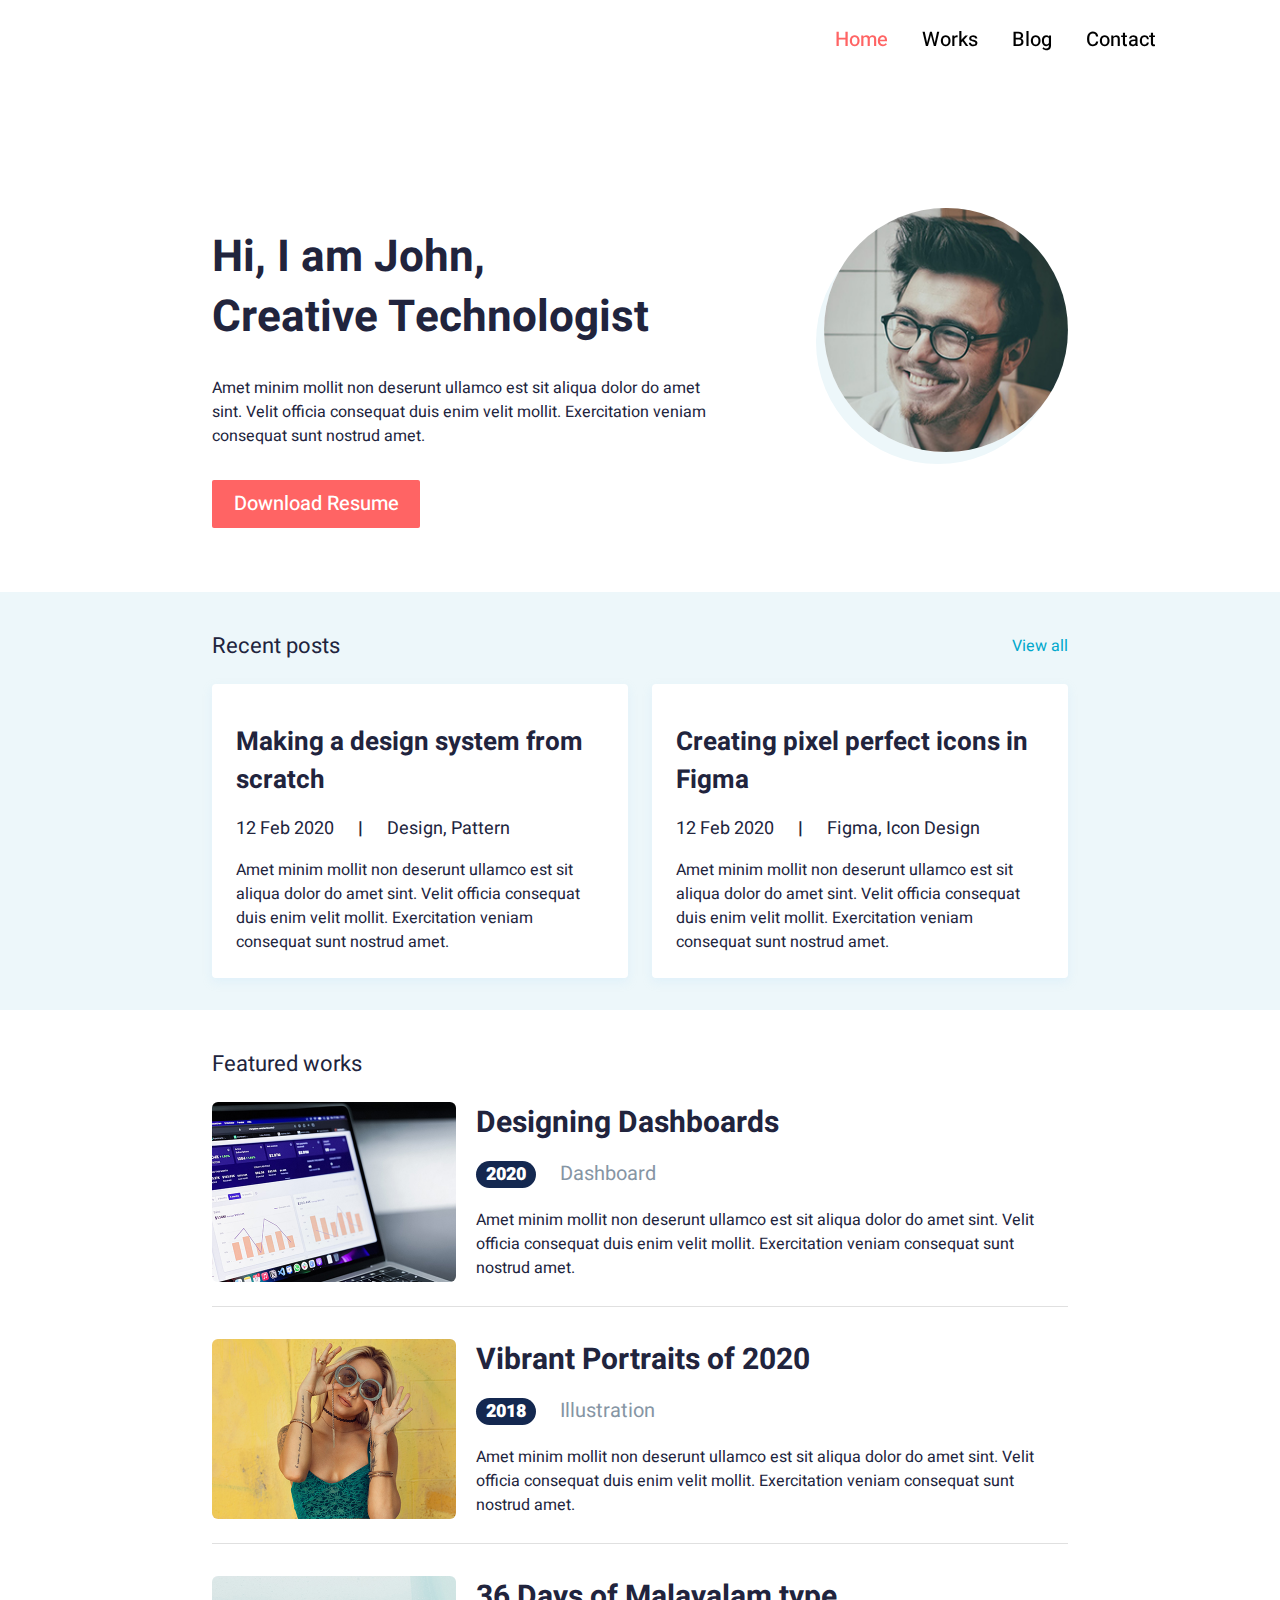
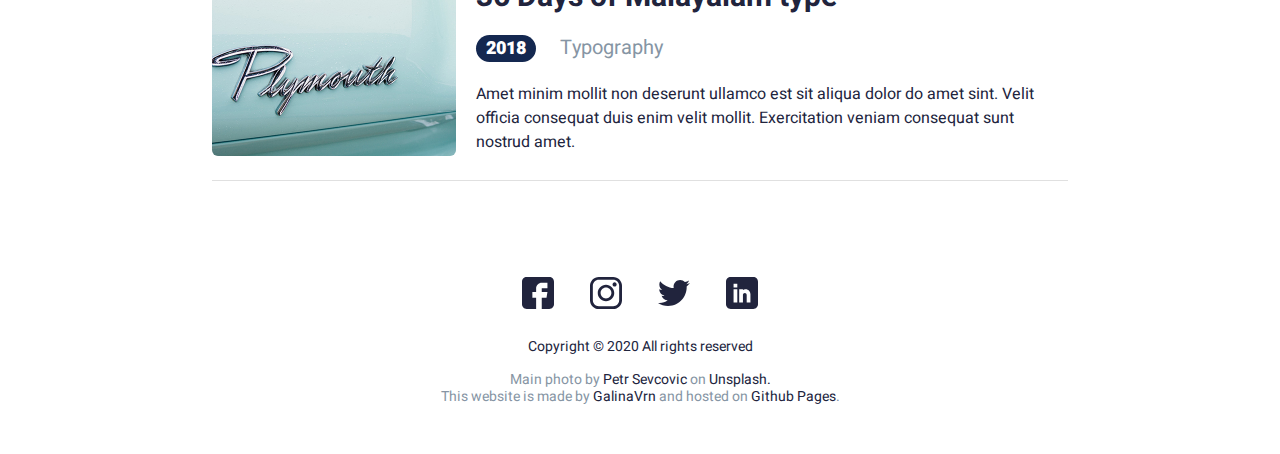
==== commit ff000817: "testing images" ====
--- a/index.html
+++ b/index.html
@@ -143,7 +143,7 @@
               </a>
               <a href="work-detail.html" class="work__item work-item">
                 <div class="work-item__image">
-                  <img srcset="image/work_03.jpg, image/work_03_1280-720.jpg 2x" src="image/work_03_1280-720.jpg" alt="Work #3">
+                  <img srcset="image/work_03_640-360.jpg, image/work_03_1280-720.jpg 2x" src="image/work_03_1280-720.jpg" alt="Work #3">
                 </div>
                 <div class="work-item__content">
                   <h2 class="work-item__heading heading-bold">36 Days of Malayalam type</h2>
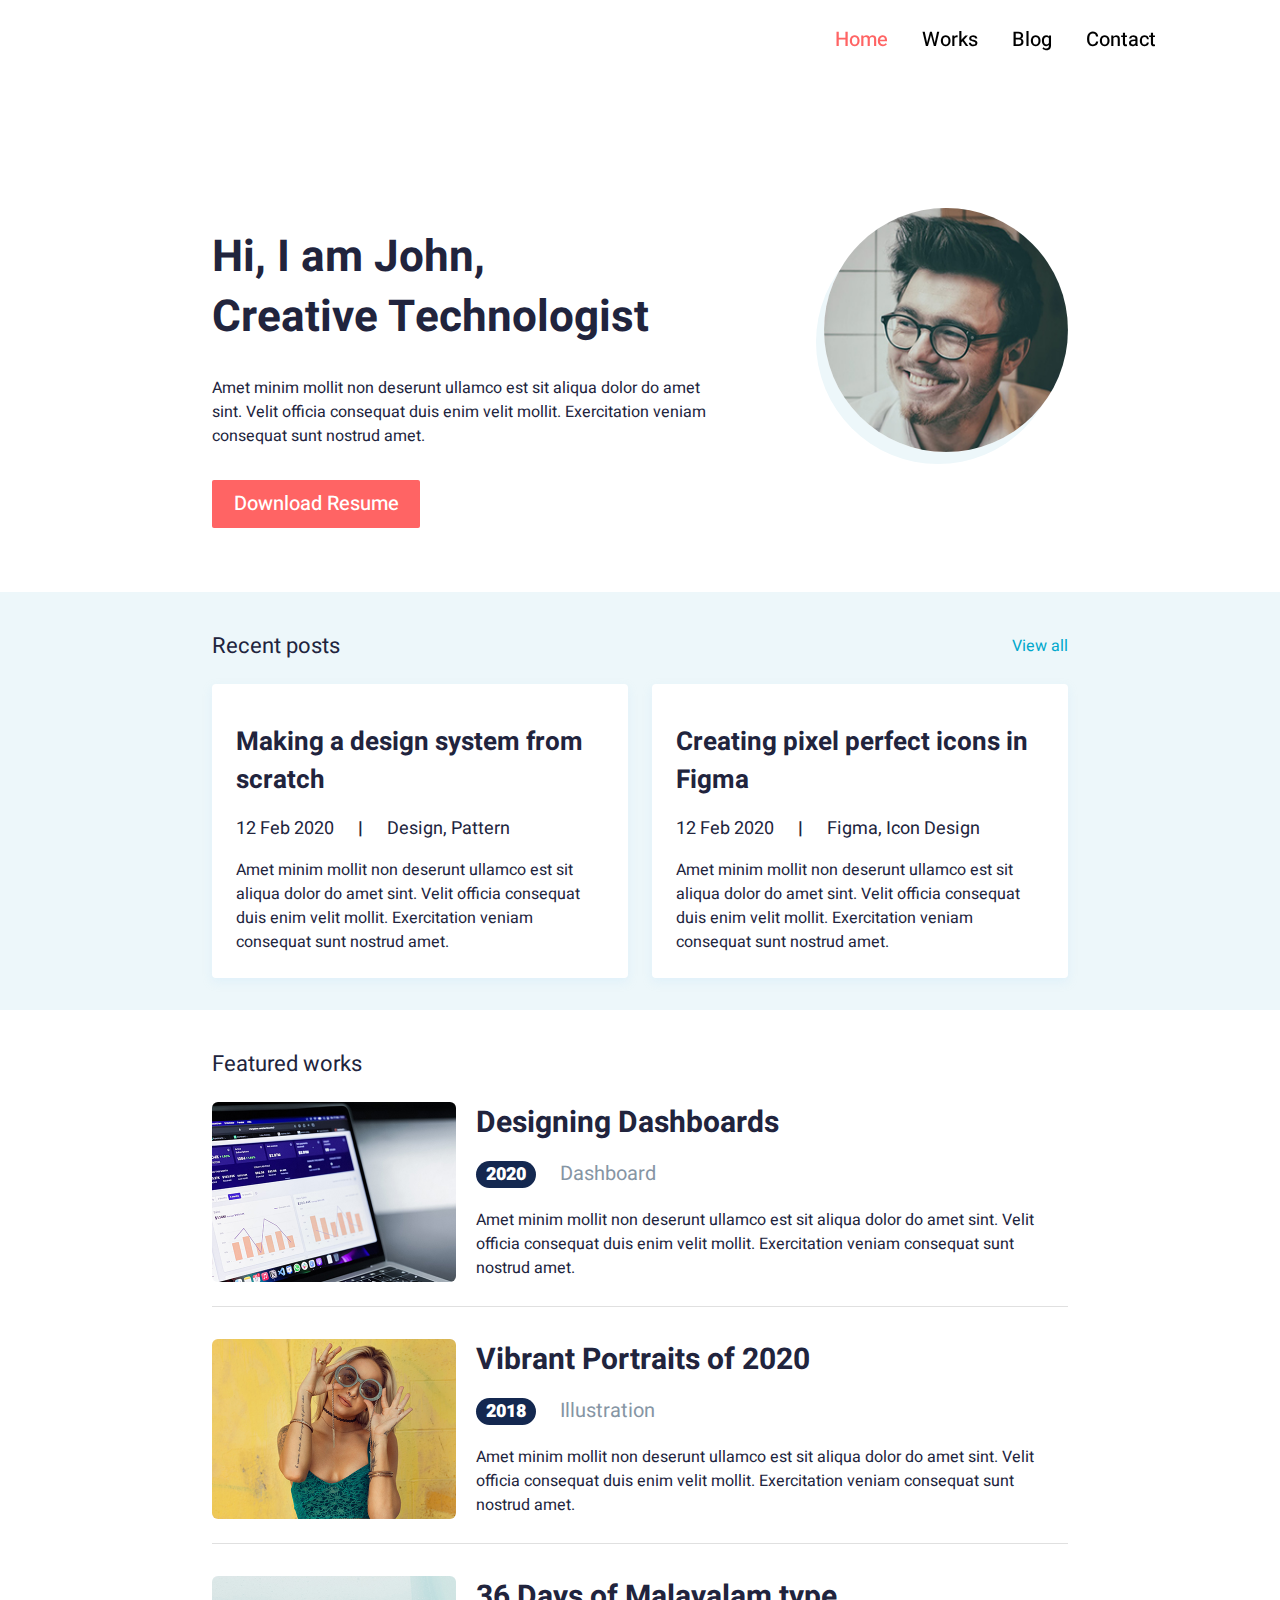
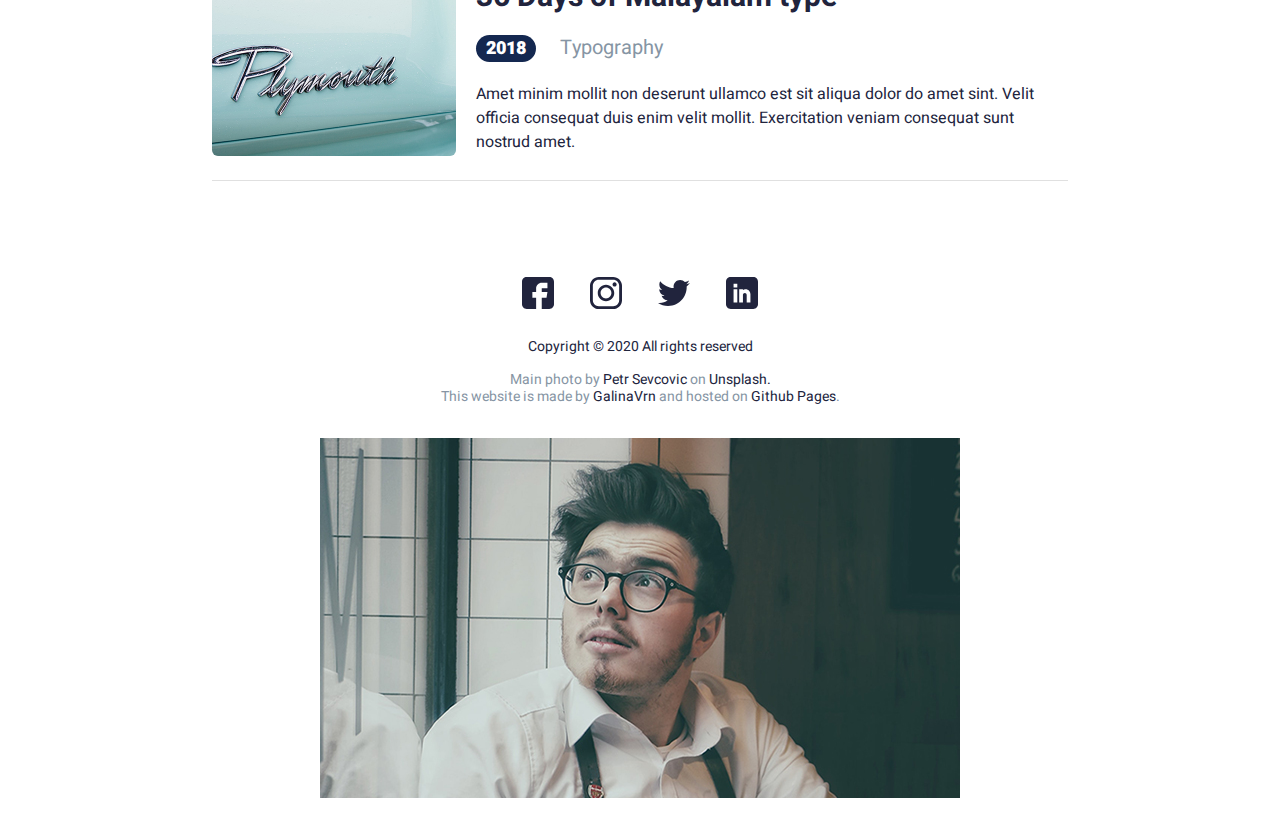
==== commit c5c20059: "adding popup" ====
--- a/index.html
+++ b/index.html
@@ -45,7 +45,7 @@
   <div class="wrapper">
 
     <header class="header"><!--scroll-->
-      <div class="header__wrapper"><!--active-->
+      <div class="header__wrapper popup__lock"><!--active-->
         <div class="header__container container">
           <div class="header__body">
             <div class="header__burger burger__wrapper"><!--active-->
@@ -57,10 +57,10 @@
             </div>
             <nav class="header__navigation navigation__wrapper"><!--active-->
               <ul class="navigation__body">
-                <li><a href="index.html" class="navigation__link active">Home</a></li><!--todo-->
+                <li><a href="index.html" class="navigation__link active">Home</a></li>
                 <li><a href="work.html" class="navigation__link">Works</a></li>
                 <li><a href="blog.html" class="navigation__link">Blog</a></li>
-                <li><a href="#contact" class="navigation__link">Contact</a></li><!--todo-->
+                <li><a href="#contact" class="navigation__link contact">Contact</a></li>
               </ul>
             </nav>
           </div>
@@ -75,16 +75,14 @@
           <div class="hello__body">
             <div class="hello__case">
               <div class="hello__item">
-                <h1 class="hello__heading heading-main">Hi,&nbsp;I&nbsp;am&nbsp;John,<br>Creative Technologist</h1>
+                <h1 class="hello__heading heading__main">Hi,&nbsp;I&nbsp;am&nbsp;John,<br>Creative Technologist</h1>
                 <p class="hello__text text">Amet minim mollit non deserunt ullamco est sit aliqua dolor do amet sint. Velit officia consequat duis enim velit mollit. Exercitation veniam consequat sunt nostrud amet.</p>
                 <a href="image/John_Resume.pdf" download="John_Resume.pdf" class="hello__link button">Download Resume</a>
               </div>
               <div class="hello__item">
-                <div class="hello__extra">
-                  <div class="hello__photo">
-                    <img srcset="image/main_256-256.jpg 1x, image/main_512-512.jpg 2x" src="image/main_512-512.jpg" alt="Photo">
-                  </div>
-                </div>
+                <a class="hello__photo popup__link" href="#popup__hello">
+                  <img srcset="image/main_256-256.jpg 1x, image/main_512-512.jpg 2x" src="image/main_512-512.jpg" alt="Photo">
+                </a>
               </div>
             </div>
           </div>
@@ -100,12 +98,12 @@
             </div>
             <div class="blog__case">
               <a href="#" class="blog__item">
-                <h2 class="blog__heading heading-small">Making a design system from scratch</h2>
+                <h2 class="blog__heading heading__small">Making a design system from scratch</h2>
                 <p class="blog__date">12 Feb 2020 <span>|</span> Design, Pattern</p>
                 <p class="blog__text text">Amet minim mollit non deserunt ullamco est sit aliqua dolor do amet sint. Velit officia consequat duis enim velit mollit. Exercitation veniam consequat sunt nostrud amet.</p>
               </a>
               <a href="#" class="blog__item">
-                <h2 class="blog__heading heading-small">Creating pixel perfect icons in Figma</h2>
+                <h2 class="blog__heading heading__small">Creating pixel perfect icons in Figma</h2>
                 <p class="blog__date">12 Feb 2020 <span>|</span> Figma, Icon Design</p>
                 <p class="blog__text text">Amet minim mollit non deserunt ullamco est sit aliqua dolor do amet sint. Velit officia consequat duis enim velit mollit. Exercitation veniam consequat sunt nostrud amet.</p>
               </a>
@@ -126,7 +124,7 @@
                   <img srcset="image/work_01_640-360.jpg 1x, image/work_01_1280-720.jpg 2x" src="image/work_01_1280-720.jpg" alt="Work #1">
                 </div>
                 <div class="work-item__content">
-                  <h2 class="work-item__heading heading-bold">Designing Dashboards</h2>
+                  <h2 class="work-item__heading heading__bold">Designing Dashboards</h2>
                   <p class="work-item__data"><span>2020</span>Dashboard</p>
                   <p class="work-item__text text">Amet minim mollit non deserunt ullamco est sit aliqua dolor do amet sint. Velit officia consequat duis enim velit mollit. Exercitation veniam consequat sunt nostrud amet. </p>                  
                 </div>
@@ -136,7 +134,7 @@
                   <img srcset="image/work_02_640-360.jpg 1x, image/work_02_1280-720.jpg 2x" src="image/work_02_1280-720.jpg" alt="Work #2">
                 </div>
                 <div class="work-item__content">
-                  <h2 class="work-item__heading heading-bold">Vibrant Portraits of 2020</h2>
+                  <h2 class="work-item__heading heading__bold">Vibrant Portraits of 2020</h2>
                   <p class="work-item__data"><span>2018</span>Illustration</p>
                   <p class="work-item__text text">Amet minim mollit non deserunt ullamco est sit aliqua dolor do amet sint. Velit officia consequat duis enim velit mollit. Exercitation veniam consequat sunt nostrud amet.</p>                  
                 </div>
@@ -146,7 +144,7 @@
                   <img srcset="image/work_03_640-360.jpg, image/work_03_1280-720.jpg 2x" src="image/work_03_1280-720.jpg" alt="Work #3">
                 </div>
                 <div class="work-item__content">
-                  <h2 class="work-item__heading heading-bold">36 Days of Malayalam type</h2>
+                  <h2 class="work-item__heading heading__bold">36 Days of Malayalam type</h2>
                   <p class="work-item__data"><span>2018</span>Typography</p>
                   <p class="work-item__text text">Amet minim mollit non deserunt ullamco est sit aliqua dolor do amet sint. Velit officia consequat duis enim velit mollit. Exercitation veniam consequat sunt nostrud amet.</p>                  
                 </div>
@@ -193,9 +191,31 @@
             <p class="footer__authors-website">This website is made by <a href="https://www.facebook.com/galina.putintceva" target="_blank">GalinaVrn</a> and hosted on <a href="https://pages.github.com/" target="_blank">Github Pages</a>.</p>
           </div>
         </div>
-      </div> 
+      </div>
+      <a class="footer__image" target="_blank" href="image/website-image_640-360.jpg">
+        <img src="image/website-image_640-360.jpg" alt="Photo">
+      </a>
     </footer>
 
+  </div>
+
+  <div class="popup" id="popup__hello"><!--active-->
+    <div class="popup__body">
+      <div class="popup__content">
+        <a href="#" class="popup__close close">
+          <svg class="popup__svg" width="16" height="16" version="1.1" viewBox="0 0 16 16" xmlns="http://www.w3.org/2000/svg">
+            <path d="m8.712 11.89c-0.5227-0.5213-0.8155-0.5421-1.39 0l-3.189 3.211c-1.234 1.23-1.777 1.23-3.136-0.1668-1.359-1.397-1.234-2.085-0.1882-3.128l3.325-3.326a0.7214 0.7194 0 0 0-0.07318-1.189l-3.136-3.128c-1.045-1.043-1.181-1.887 0-3.128 1.181-1.241 1.986-1.262 3.272 0l3.074 3.128a0.69 0.6881 0 0 0 1.16 0c0.6587-0.6777 2.603-2.617 3.429-3.493a1.526 1.522 0 0 1 2.405-0.1564c0.2509 0.2502 0.4914 0.4379 0.9305 0.8758 0.8991 0.8966 0.9828 1.637 0.05227 2.565l-3.419 3.399c-0.3764 0.3545-0.5436 0.6047-0.1673 0.98l3.419 3.409c1.15 1.147 1.286 1.772 0.05227 3.003l-0.6064 0.6047a1.662 1.658 0 0 1-2.572-0.2189z" stroke-width="1.044"/>
+          </svg>
+        </a>
+        <h2 class="popup__title heading__bold">This is me</h2>
+        <p class="popup__text text">Lorem ipsum dolor sit, amet consectetur adipisicing elit. Modi temporibus laborum aperiam ducimus necessitatibus fugiat. Nemo sequi magnam maxime aut quam accusamus, aperiam, provident beatae molestiae eius ad consectetur quis ipsam. Sint, facere cum?</p>
+        <div class="popup__extra">
+          <div class="popup__photo">
+            <img srcset="image/main_512-512.jpg 1x, image/main_1024-1024.jpg 2x" src="image/main_1024-1024.jpg" alt="Photo">
+          </div>
+        </div>
+      </div>
+    </div>
   </div>
 <!--    
   <div class="development"></div>
--- a/css/style.css
+++ b/css/style.css
@@ -101,6 +101,64 @@
 
 /*--------------------------------------------------------------------------------------------*/
 /*-------------------------------------------------------------------------------------repeats*/
+.heading__main {
+  color: var(--text-dark);
+  font-weight: bold;
+  font-size: 44px;
+  line-height: calc((60 / 44) * 100%);
+}
+@media (max-width: 599px) {
+  .heading__main {
+    font-size: 32px;
+    line-height: calc((40 / 32) * 100%);
+  }
+}
+.heading__bold {
+  color: var(--text-dark);
+  font-weight: bold;
+  font-size: 30px;
+  line-height: calc((44 / 30) * 100%);
+  padding-bottom: 16px;
+}
+@media (max-width: 599px) {
+  .heading__bold {
+    font-size: 24px;
+    line-height: calc((30 / 24) * 100%);
+  }
+}
+.heading__thin {
+  color: var(--text-dark);
+  font-weight: 500;
+  font-size: 30px;
+  line-height: calc((44 / 30) * 100%);
+  padding-bottom: 8px;
+}
+@media (max-width: 599px) {
+  .heading__thin {
+    font-size: 26px;
+    line-height: calc((38 / 26) * 100%);
+  }
+}
+.heading__small {
+  color: var(--text-dark);
+  font-weight: bold;
+  font-size: 26px;
+  line-height: calc((38 / 26) * 100%);
+  padding-bottom: 32px;
+}
+@media (max-width: 767px) {
+  .heading__small {
+    padding-bottom: 16px;
+  }
+}
+@media (max-width: 599px) {
+  .heading__small {
+    font-size: 22px;
+    line-height: calc((30 / 22) * 100%);
+    padding-bottom: 12px;
+  }
+}
+
 .text {
   font-size: 16px;
   line-height: calc((24 / 16) * 100%);
@@ -143,64 +201,6 @@
           box-shadow: 0px 4px 10px rgba(33, 36, 61, 0.25);
 }
 
-.heading-main {
-  color: var(--text-dark);
-  font-weight: bold;
-  font-size: 44px;
-  line-height: calc((60 / 44) * 100%);
-}
-@media (max-width: 599px) {
-  .heading-main {
-    font-size: 32px;
-    line-height: calc((40 / 32) * 100%);
-  }
-}
-.heading-bold {
-  color: var(--text-dark);
-  font-weight: bold;
-  font-size: 30px;
-  line-height: calc((44 / 30) * 100%);
-  padding-bottom: 16px;
-}
-@media (max-width: 599px) {
-  .heading-bold {
-    font-size: 24px;
-    line-height: calc((30 / 24) * 100%);
-  }
-}
-.heading-thin {
-  color: var(--text-dark);
-  font-weight: 500;
-  font-size: 30px;
-  line-height: calc((44 / 30) * 100%);
-  padding-bottom: 8px;
-}
-@media (max-width: 599px) {
-  .heading-thin {
-    font-size: 26px;
-    line-height: calc((38 / 26) * 100%);
-  }
-}
-.heading-small {
-  color: var(--text-dark);
-  font-weight: bold;
-  font-size: 26px;
-  line-height: calc((38 / 26) * 100%);
-  padding-bottom: 32px;
-}
-@media (max-width: 767px) {
-  .heading-small {
-    padding-bottom: 16px;
-  }
-}
-@media (max-width: 599px) {
-  .heading-small {
-    font-size: 22px;
-    line-height: calc((30 / 22) * 100%);
-    padding-bottom: 12px;
-  }
-}
-
 /*--------------------------------------------------------------------------------------------*/
 /*--------------------------------------------------------------------------------------header*/
 .header {
@@ -250,7 +250,7 @@
     left: 0;
     width: 100%;
     height: 100%;
-    background-color: var(--bg-color-base);
+    background-color: rgba(255, 255, 255, 0.95);
   }
 }
 .header__container {
@@ -376,7 +376,7 @@
     left: 0;
     width: 100%;
     height: 100vh;
-    background-color: var(--bg-color-base);
+    background-color: rgba(255, 255, 255, 0.95);
     -webkit-box-align: start;
         -ms-flex-align: start;
             align-items: flex-start;
@@ -579,9 +579,6 @@
   .hello__link {
     margin-left: auto;
   }
-}
-.hello__extra {
-  position: relative;
 }
 .hello__photo {
   position: relative;
@@ -1139,6 +1136,161 @@
   display: inline-block;
   color: var(--text-dark);
 }
+.footer__image {
+  width: 100%;
+  height: 100%;
+  display: -webkit-box;
+  display: -ms-flexbox;
+  display: flex;
+  -webkit-box-pack: center;
+      -ms-flex-pack: center;
+          justify-content: center;
+  -webkit-box-align: center;
+      -ms-flex-align: center;
+          align-items: center;
+}
 
 /*--------------------------------------------------------------------------------------------*/
-/*-----------------------------------------------------------------------------------------end*/+/*-----------------------------------------------------------------------------------------end*/
+.popup {
+  position: fixed;
+  z-index: 100;
+  width: 100%;
+  height: 100%;
+  background-color: rgba(0, 0, 0, 0.85);
+  top: 0;
+  left: 0;
+  overflow-x: hidden;
+  overflow-y: auto;
+  -webkit-transition-duration: 0.5s;
+          transition-duration: 0.5s;
+  opacity: 0;
+  visibility: hidden;
+}
+.popup.active {
+  opacity: 1;
+  visibility: visible;
+}
+.popup.active .popup__content {
+  opacity: 1;
+  -webkit-transform: translate(0, 0);
+          transform: translate(0, 0);
+}
+.popup__body {
+  min-height: 100%;
+  display: -webkit-box;
+  display: -ms-flexbox;
+  display: flex;
+  -webkit-box-pack: center;
+      -ms-flex-pack: center;
+          justify-content: center;
+  -webkit-box-align: center;
+      -ms-flex-align: center;
+          align-items: center;
+  padding: 64px;
+}
+@media (max-width: 854px) {
+  .popup__body {
+    padding: 32px;
+  }
+}
+.popup__content {
+  position: relative;
+  background-color: #fff;
+  color: #000;
+  max-width: 720px;
+  min-width: 288px;
+  padding: 32px;
+  display: -webkit-box;
+  display: -ms-flexbox;
+  display: flex;
+  -webkit-box-orient: vertical;
+  -webkit-box-direction: normal;
+      -ms-flex-direction: column;
+          flex-direction: column;
+  opacity: 0;
+  -webkit-transform: translate(0, -100%);
+          transform: translate(0, -100%);
+  -webkit-transition: 0.5s;
+  transition: 0.5s;
+}
+@media (max-width: 854px) {
+  .popup__content {
+    padding: 16px;
+  }
+}
+.popup__close {
+  position: absolute;
+  top: 0;
+  right: 0;
+  padding: 16px;
+}
+@media (any-hover: hover) {
+  .popup__close:hover .popup__svg {
+    fill: var(--text-dark);
+  }
+}
+.popup__close:focus .popup__svg {
+  fill: var(--text-dark);
+}
+.popup__svg {
+  fill: var(--color-primary);
+  -webkit-transition-duration: 0.25s;
+          transition-duration: 0.25s;
+}
+.popup__title {
+  padding-bottom: 16px;
+}
+.popup__extra {
+  -ms-grid-column-align: center;
+      justify-self: center;
+  -ms-flex-item-align: center;
+      -ms-grid-row-align: center;
+      align-self: center;
+  padding: 24px 32px 16px;
+  width: 100%;
+  max-width: calc(512px + 64px);
+  max-height: calc(512px + 64px);
+  min-width: 256px;
+  min-height: 256px;
+}
+@media (max-width: 767px) {
+  .popup__extra {
+    padding: 16px;
+  }
+}
+@media (max-width: 480px) {
+  .popup__extra {
+    padding-left: 0px;
+    padding-right: 0px;
+  }
+}
+.popup__photo {
+  position: relative;
+  width: 100%;
+  padding-top: 100%;
+  overflow: hidden;
+  border-radius: 50%;
+  -webkit-box-shadow: -8px 12px 0px 0px var(--bg-color-pale);
+          box-shadow: -8px 12px 0px 0px var(--bg-color-pale);
+}
+@media (max-width: 479px) {
+  .popup__photo {
+    -webkit-box-shadow: -4px 8px 0px 0px var(--bg-color-pale);
+            box-shadow: -4px 8px 0px 0px var(--bg-color-pale);
+  }
+}
+.popup__photo > img {
+  position: absolute;
+  top: 0;
+  left: 0;
+  width: 100%;
+  height: 100%;
+  -o-object-position: center;
+     object-position: center;
+  -o-object-fit: cover;
+     object-fit: cover;
+}
+
+/*--------------------------------------------------------------------------------------------*/
+/*---------------------------------------------------------------------------------------popup*/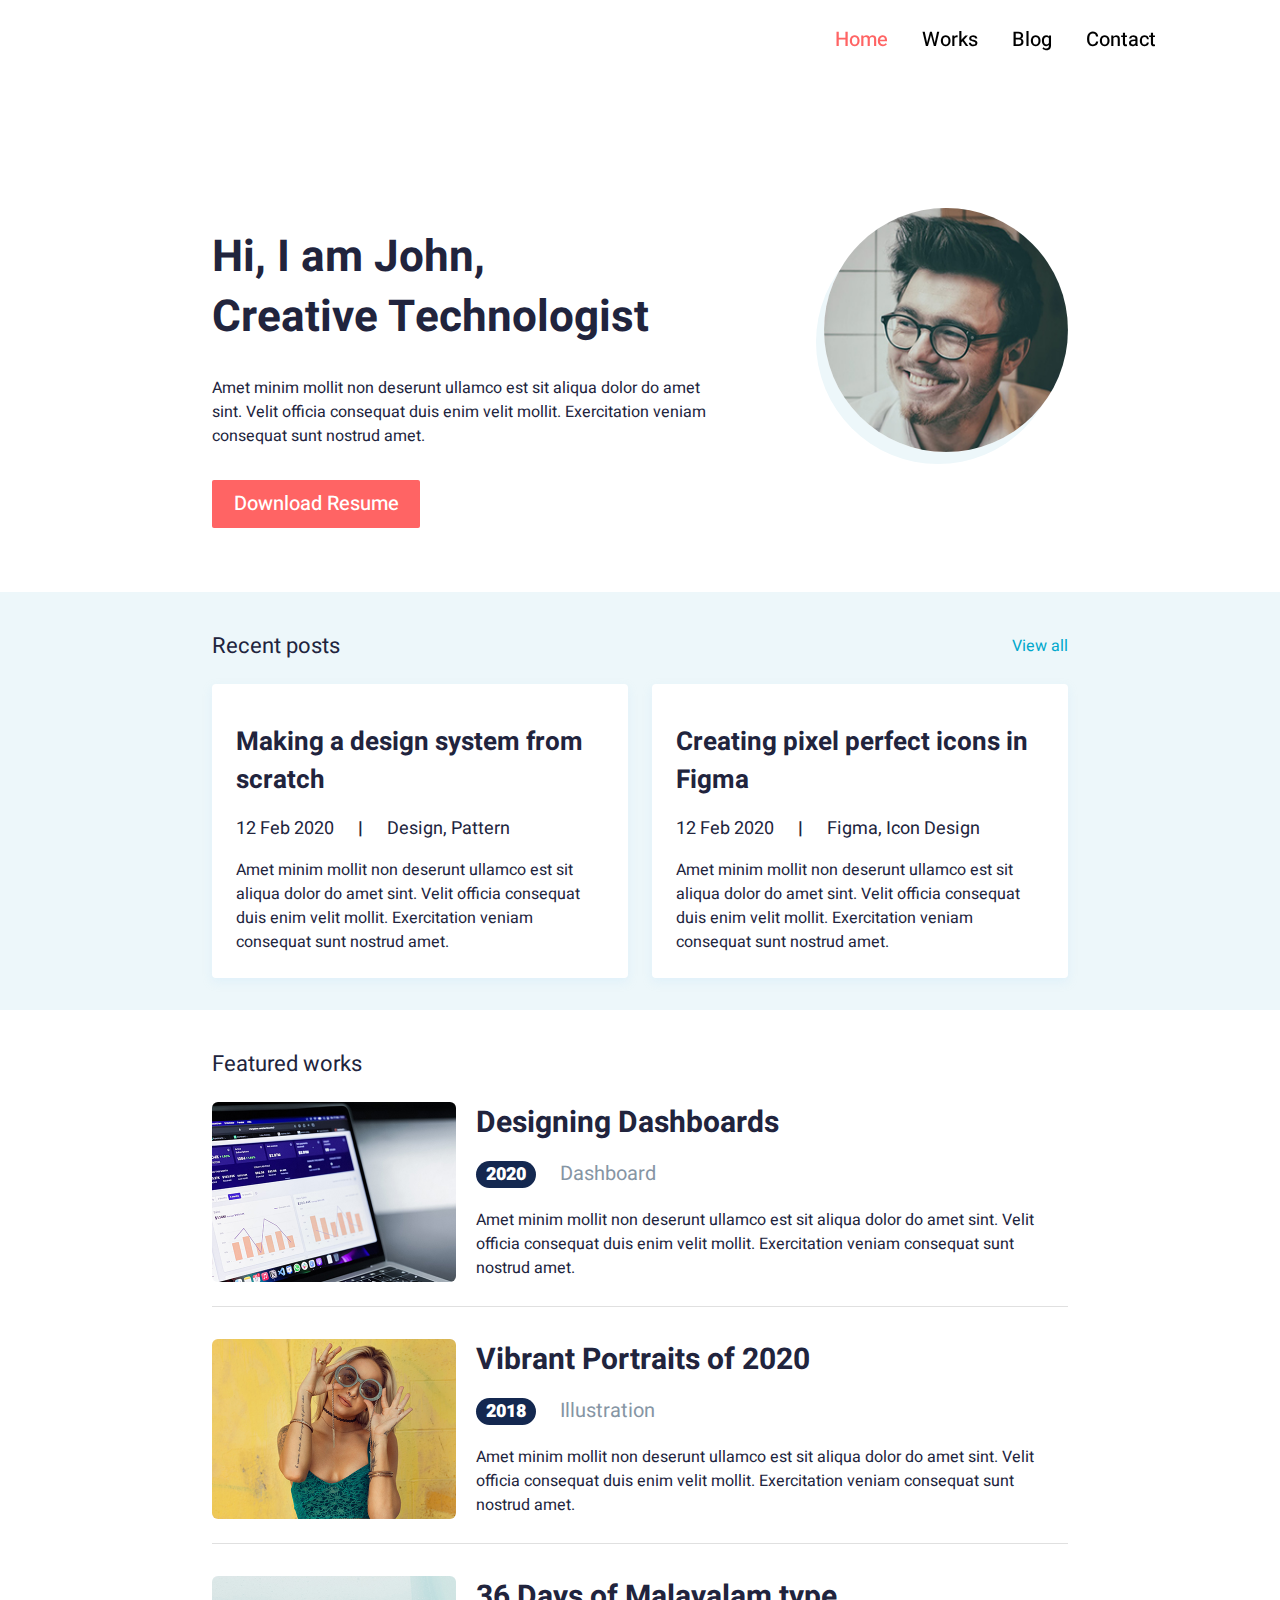
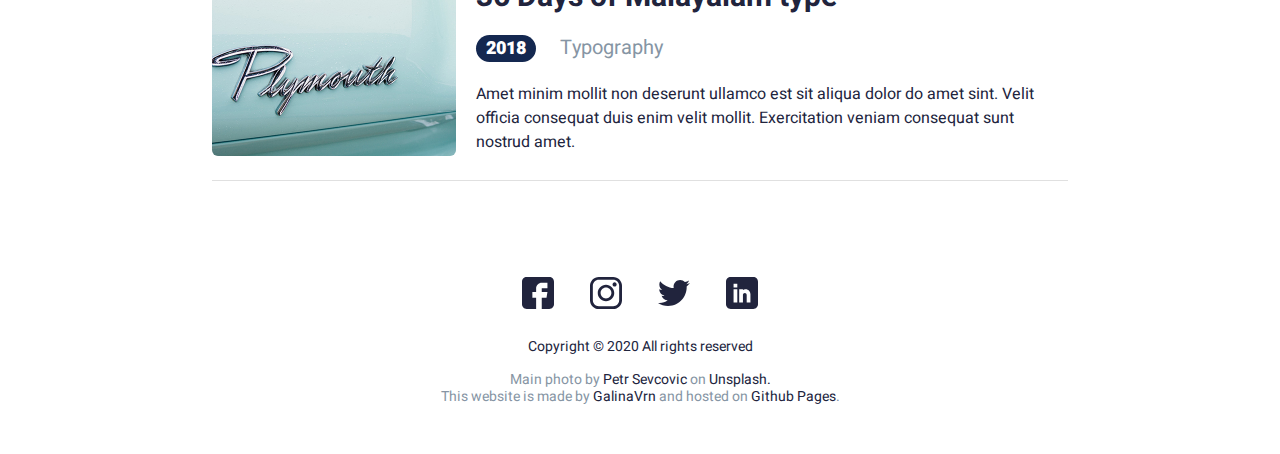
==== commit 5eaaf93a: "uploading" ====
--- a/index.html
+++ b/index.html
@@ -27,15 +27,17 @@
   <meta property="og:type" content="website">
   <meta property="og:title" content="John Doe - Creative Technologist">
   <meta property="og:description" content="John Doe's works, blog and resume. Other description.">
-  <meta property="og:image" content="https://github.com/galinavrn/frontend_john/image/website-image_640-360.jpg">
+  <meta property="og:image" content="https://github.com/galinavrn/frontend_john/website-image_640-360.jpg">
   <meta property="og:url" content="https://github.com/galinavrn/frontend_john">
   <meta property="og:site_name" content="John Doe">
   <!--<meta property="fb:app_id" content="your_app_id">-->
+  <meta property="og:image:width" content="640">
+  <meta property="og:image:height" content="360">
   <!--twitter-->
   <meta name="twitter:card" value="summary_large_image">
   <meta name="twitter:title" content="John Doe - Creative Technologist"><!--70 characters-->
   <meta name="twitter:description" content="John Doe's works, blog and resume. Other description."><!--200 characters-->
-  <meta name="twitter:image" content="https://github.com/galinavrn/frontend_john/image/website-image_640-360.jpg">
+  <meta name="twitter:image" content="https://github.com/galinavrn/frontend_john/website-image_640-360.jpg">
   <!--<meta name="twitter:site" content="@websiteontwitterpage">-->
   <!--style-->
   <link rel="stylesheet" href="css/base.css">
@@ -192,9 +194,6 @@
           </div>
         </div>
       </div>
-      <a class="footer__image" target="_blank" href="image/website-image_640-360.jpg">
-        <img src="image/website-image_640-360.jpg" alt="Photo">
-      </a>
     </footer>
 
   </div>
--- a/css/style.css
+++ b/css/style.css
@@ -1136,19 +1136,6 @@
   display: inline-block;
   color: var(--text-dark);
 }
-.footer__image {
-  width: 100%;
-  height: 100%;
-  display: -webkit-box;
-  display: -ms-flexbox;
-  display: flex;
-  -webkit-box-pack: center;
-      -ms-flex-pack: center;
-          justify-content: center;
-  -webkit-box-align: center;
-      -ms-flex-align: center;
-          align-items: center;
-}
 
 /*--------------------------------------------------------------------------------------------*/
 /*-----------------------------------------------------------------------------------------end*/
